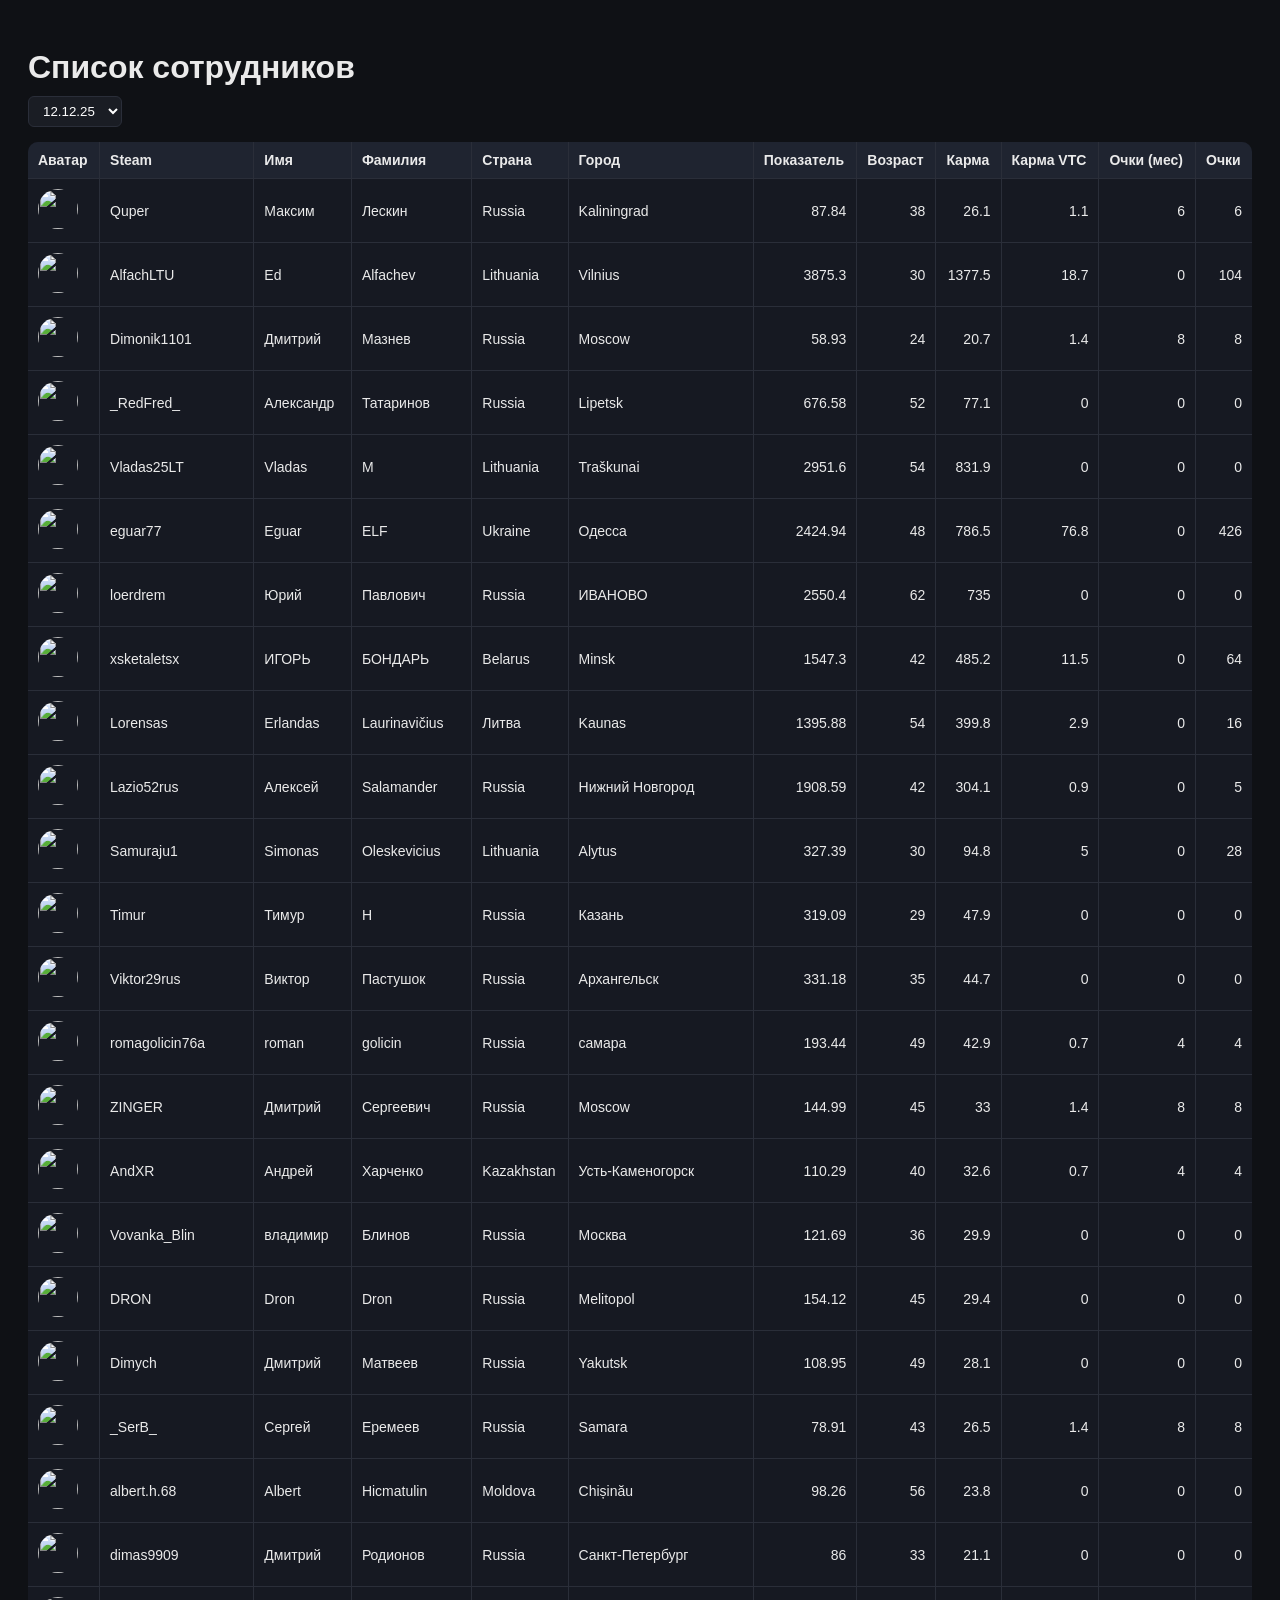
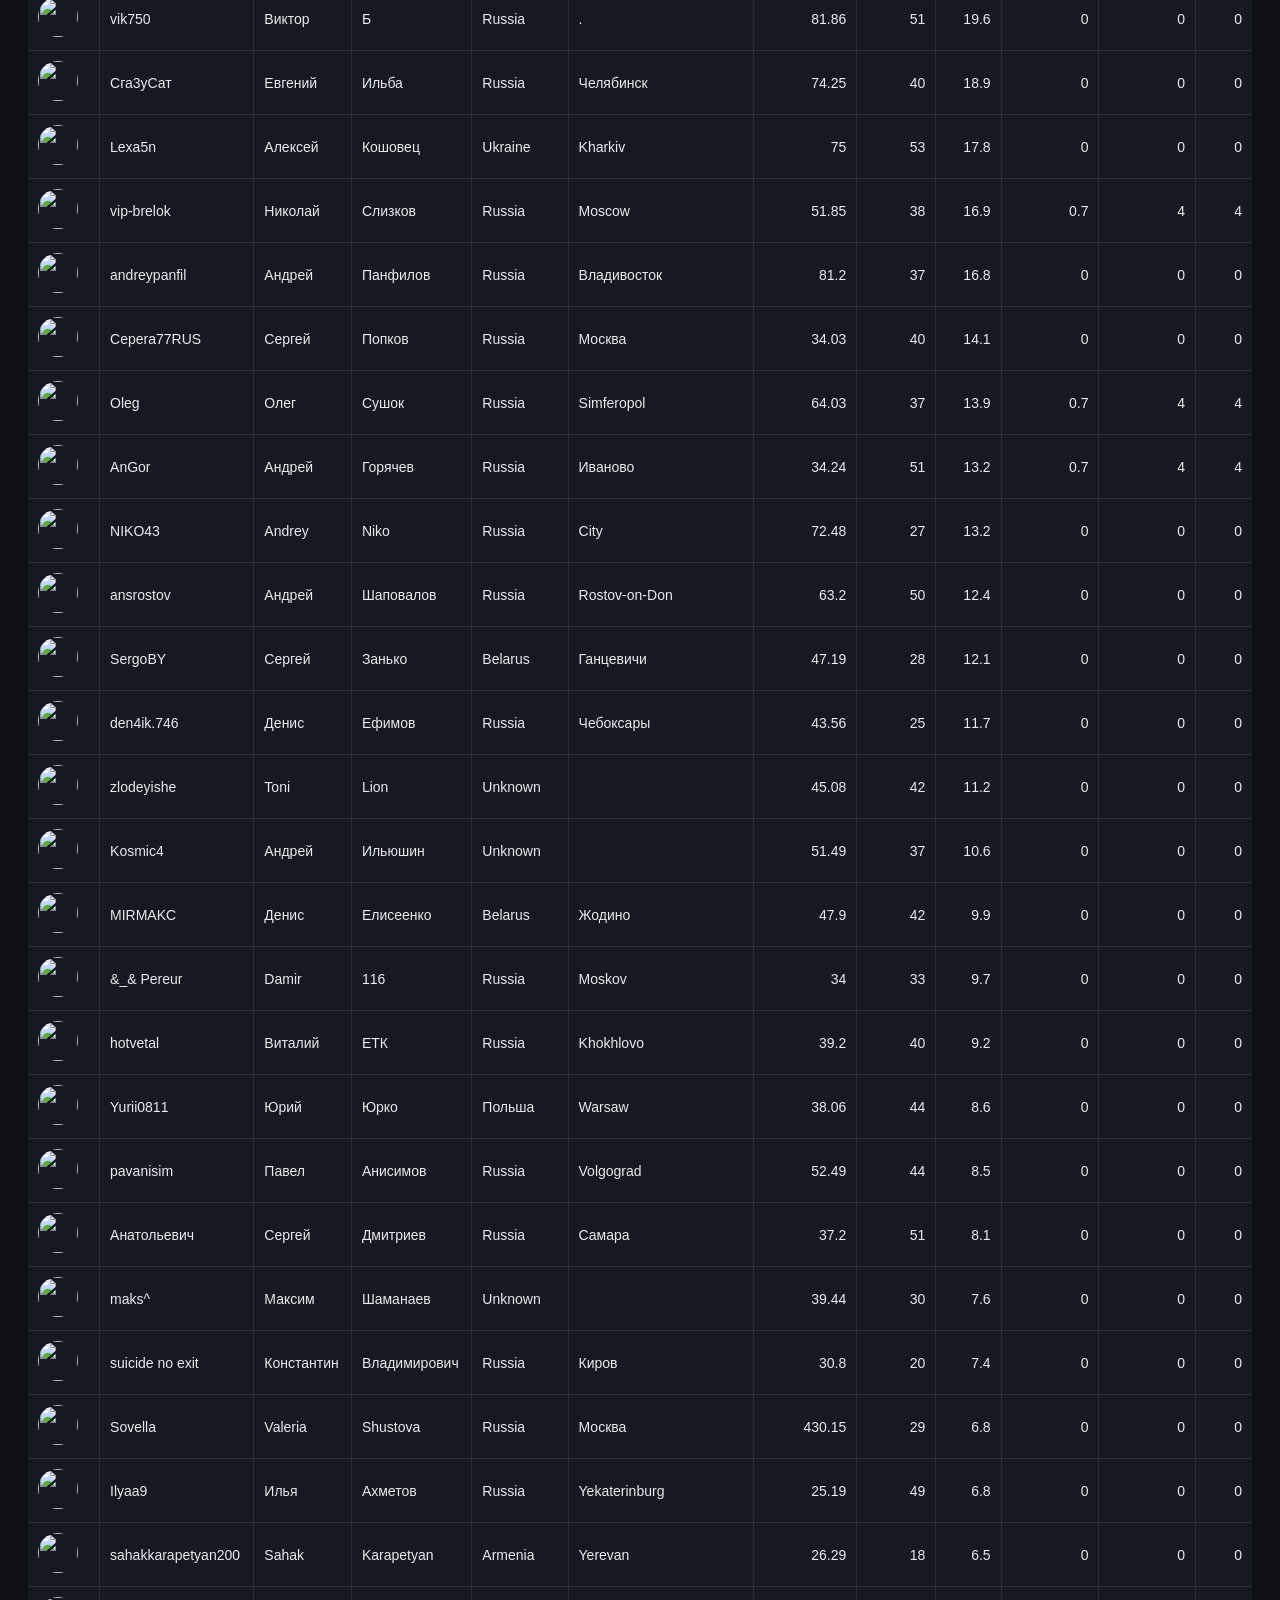
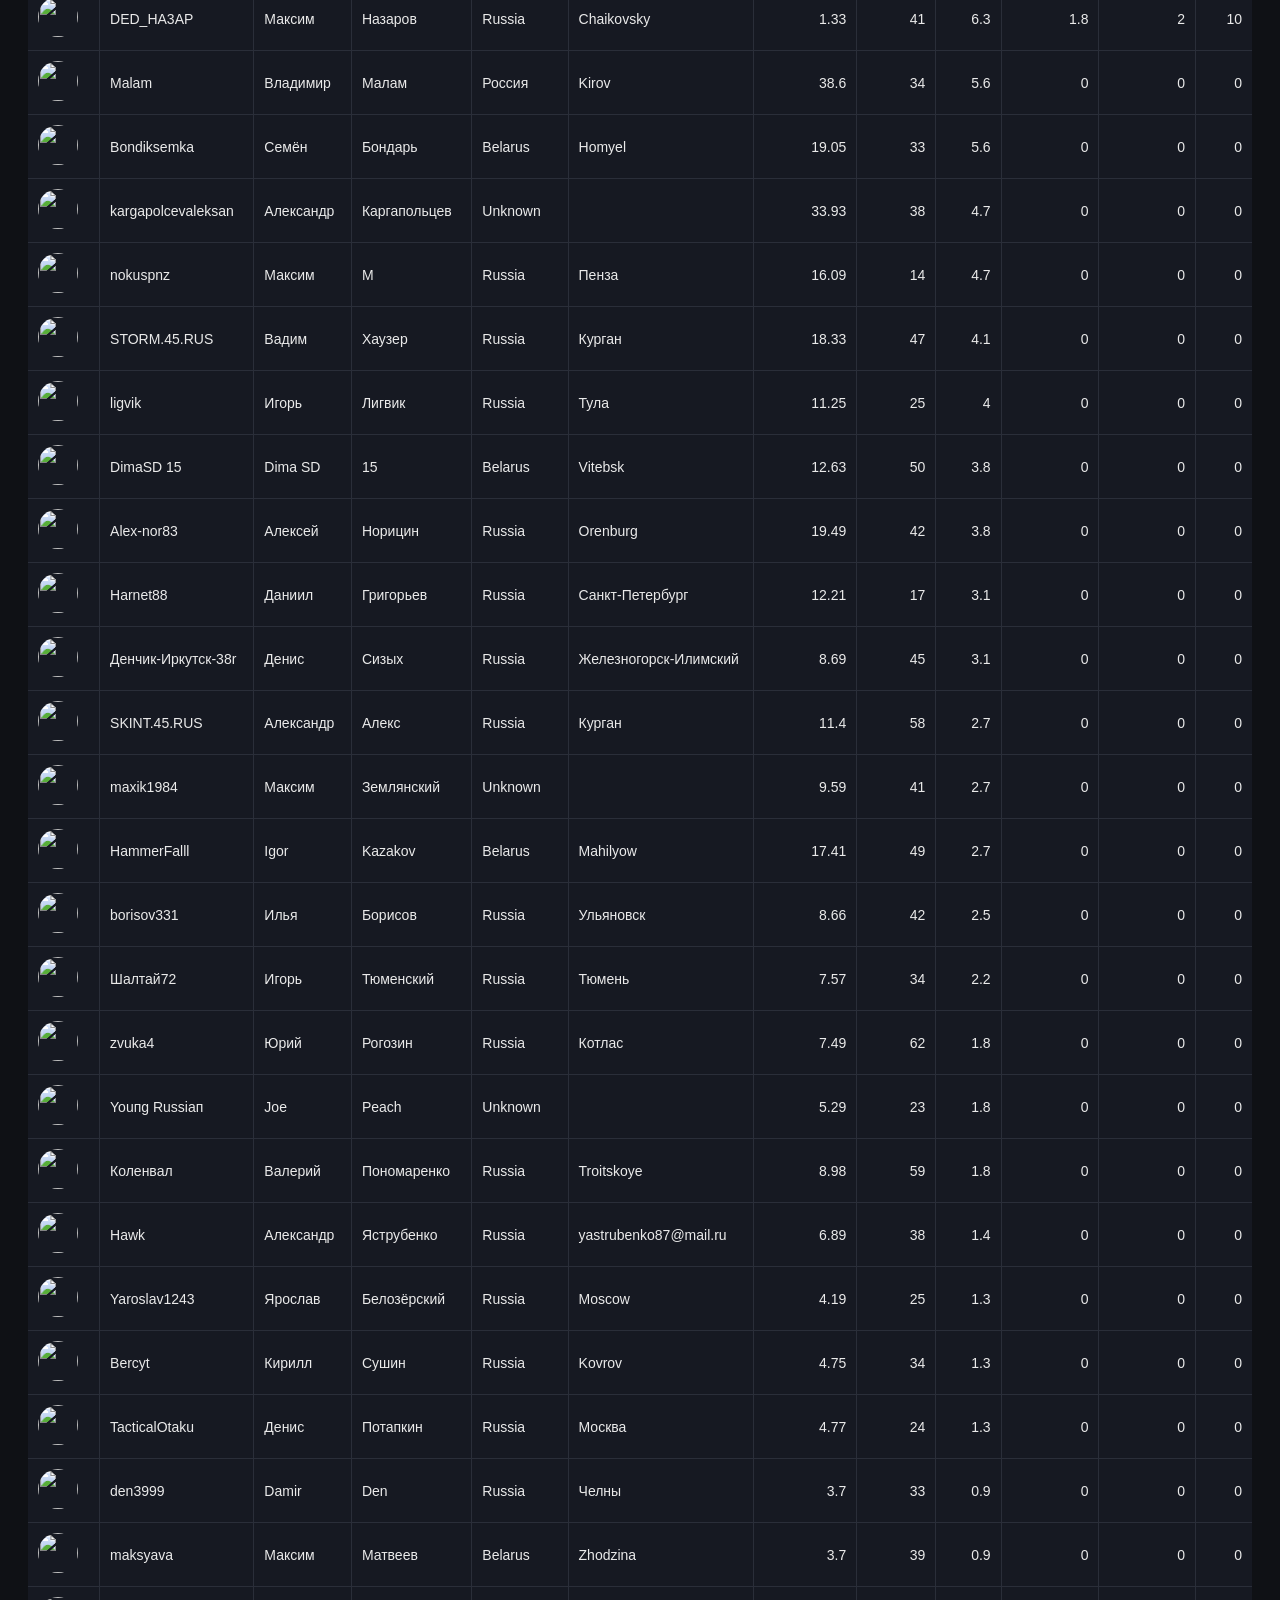
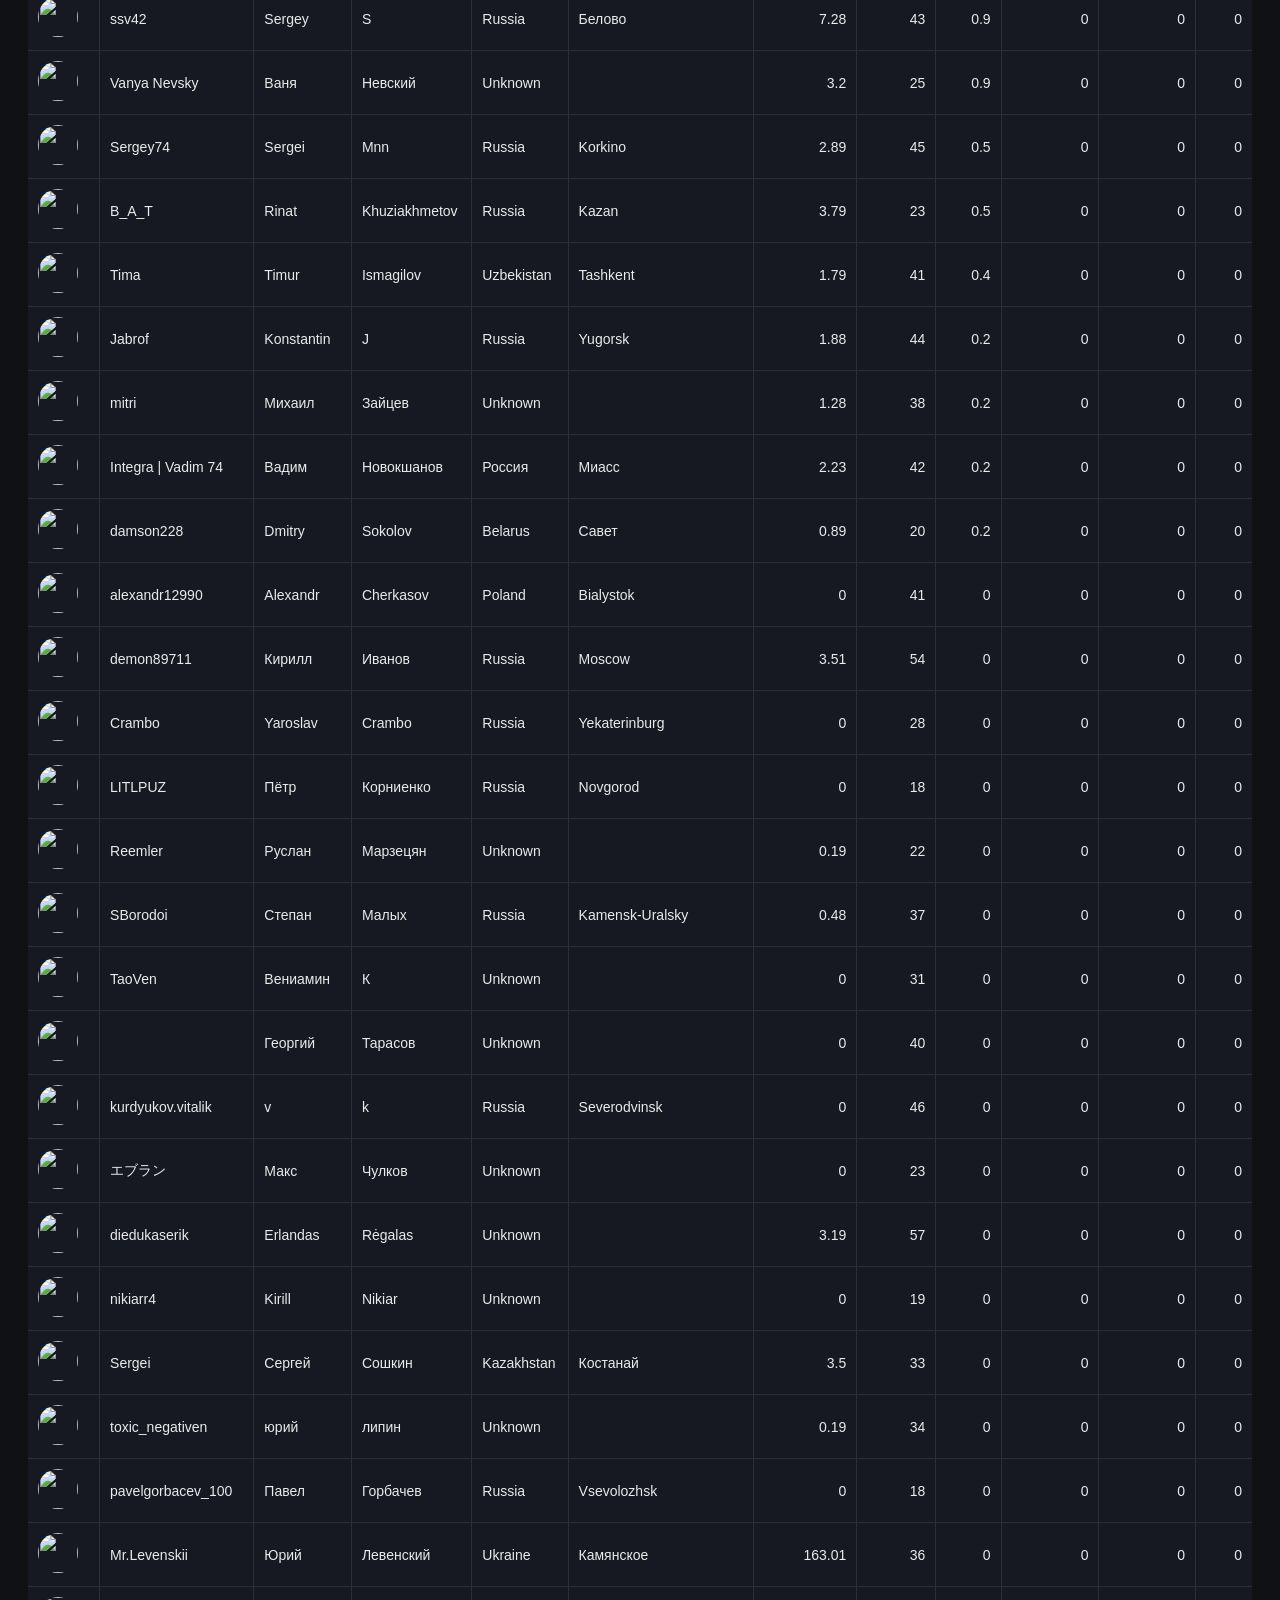
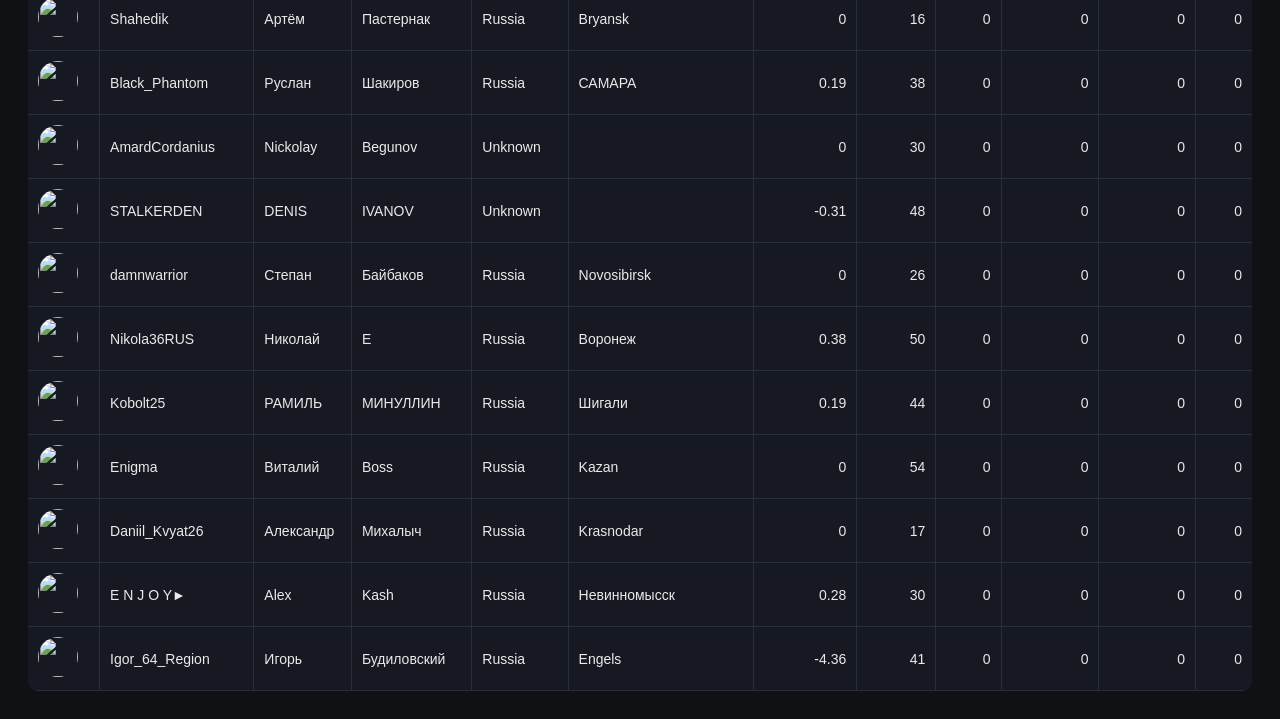
==== index.html @ a009e868 "first commit" ====
<!DOCTYPE html>
<html lang="ru">

<head>
  <meta charset="UTF-8" />
  <title>Сотрудники</title>
  <style>
    body {
      font-family: Arial, sans-serif;
      background: #0f1115;
      color: #eaeaea;
      padding: 20px;
    }

    h1 {
      margin-bottom: 10px;
    }

    select {
      padding: 6px 10px;
      margin-bottom: 15px;
      background: #1a1d24;
      color: #fff;
      border: 1px solid #2a2e39;
      border-radius: 6px;
    }

    table {
      width: 100%;
      border-collapse: collapse;
      background: #161922;
      border-radius: 10px;
      overflow: hidden;
    }

    thead {
      background: #1f2430;
    }

    th,
    td {
      padding: 10px;
      text-align: left;
      border-bottom: 1px solid #2a2e39;
      border-right: 1px solid #2a2e39;
      font-size: 14px;
    }

    th:last-child,
    td:last-child {
      border-right: none;
    }

    th {
      cursor: pointer;
      user-select: none;
      white-space: nowrap;
    }

    th:hover {
      background: #262b38;
    }

    tbody tr:hover {
      background: #1d2230;
    }

    img.avatar {
      width: 40px;
      height: 40px;
      border-radius: 50%;
      object-fit: cover;
    }

    .number {
      text-align: right;
    }

    .sort-indicator {
      margin-left: 6px;
      opacity: 0.6;
    }
  </style>
</head>

<body>

  <h1>Список сотрудников</h1>

  <select id="dateSelect"></select>

  <table id="table">
    <thead>
      <tr>
        <th data-key="image_url">Аватар</th>
        <th data-key="steam_name">Steam</th>
        <th data-key="name">Имя</th>
        <th data-key="family">Фамилия</th>
        <th data-key="country">Страна</th>
        <th data-key="city">Город</th>
        <th data-key="pokazatel">Показатель</th>
        <th data-key="year">Возраст</th>
        <th data-key="karma">Карма</th>
        <th data-key="karma_vtc">Карма VTC</th>
        <th data-key="point_m">Очки (мес)</th>
        <th data-key="point">Очки</th>
      </tr>
    </thead>
    <tbody></tbody>
  </table>

  <script>
    let rawData;
    let currentData = [];
    let sortKey = null;
    let sortDir = 1;

    fetch('data.json')
      .then(res => res.json())
      .then(data => {
        rawData = data.employees;
        initDates();
      });

    function initDates() {
      const select = document.getElementById('dateSelect');
      Object.keys(rawData)
        .sort((a, b) => new Date(a.split('.').reverse().join('-')) - new Date(b.split('.').reverse().join('-')))
        .forEach(date => {
          const option = document.createElement('option');
          option.value = date;
          option.textContent = date;
          select.appendChild(option);
        });

      select.addEventListener('change', () => {
        loadDate(select.value);
      });

      loadDate(select.value);
    }

    function loadDate(date) {
      currentData = [...rawData[date]];
      renderTable();
    }

    function renderTable() {
      const tbody = document.querySelector('tbody');
      tbody.innerHTML = '';

      currentData.forEach(item => {
        const tr = document.createElement('tr');

        tr.innerHTML = `
      <td><img class="avatar" src="${item.image_url}" alt=""></td>
      <td>${item.steam_name}</td>
      <td>${item.name}</td>
      <td>${item.family}</td>
      <td>${item.country}</td>
      <td>${item.city}</td>
      <td class="number">${Number(item.pokazatel)}</td>
      <td class="number">${item.year}</td>
      <td class="number">${item.karma}</td>
      <td class="number">${item.karma_vtc}</td>
      <td class="number">${item.point_m}</td>
      <td class="number">${item.point}</td>
    `;

        tbody.appendChild(tr);
      });
    }

    function sortBy(key) {
      if (sortKey === key) {
        sortDir *= -1;
      } else {
        sortKey = key;
        sortDir = 1;
      }

      currentData.sort((a, b) => {
        let valA = a[key];
        let valB = b[key];

        if (!isNaN(valA) && !isNaN(valB)) {
          return (Number(valA) - Number(valB)) * sortDir;
        }

        return String(valA).localeCompare(String(valB), 'ru') * sortDir;
      });

      renderTable();
    }

    // обработка кликов по заголовкам
    document.querySelectorAll('th').forEach(th => {
      const key = th.dataset.key;
      if (!key || key === 'image_url') return;

      th.addEventListener('click', () => sortBy(key));
    });
  </script>

</body>

</html>
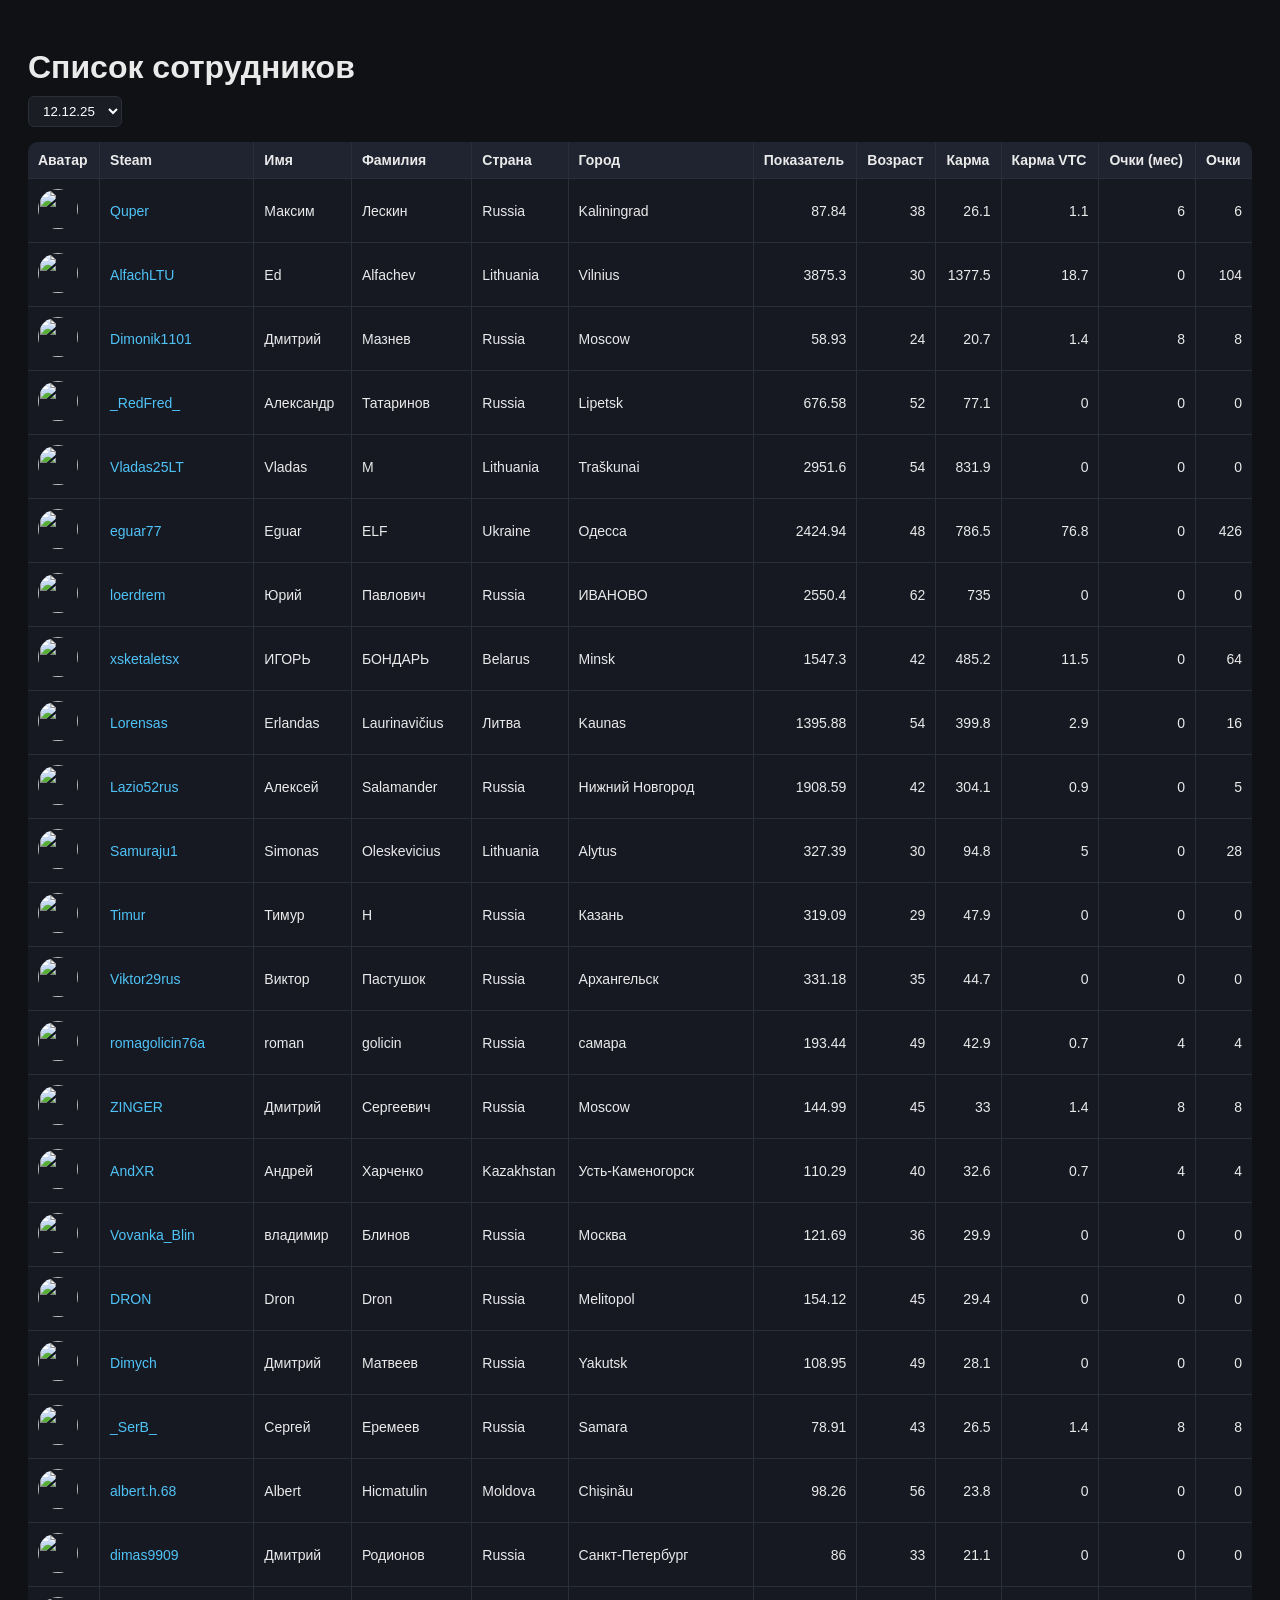
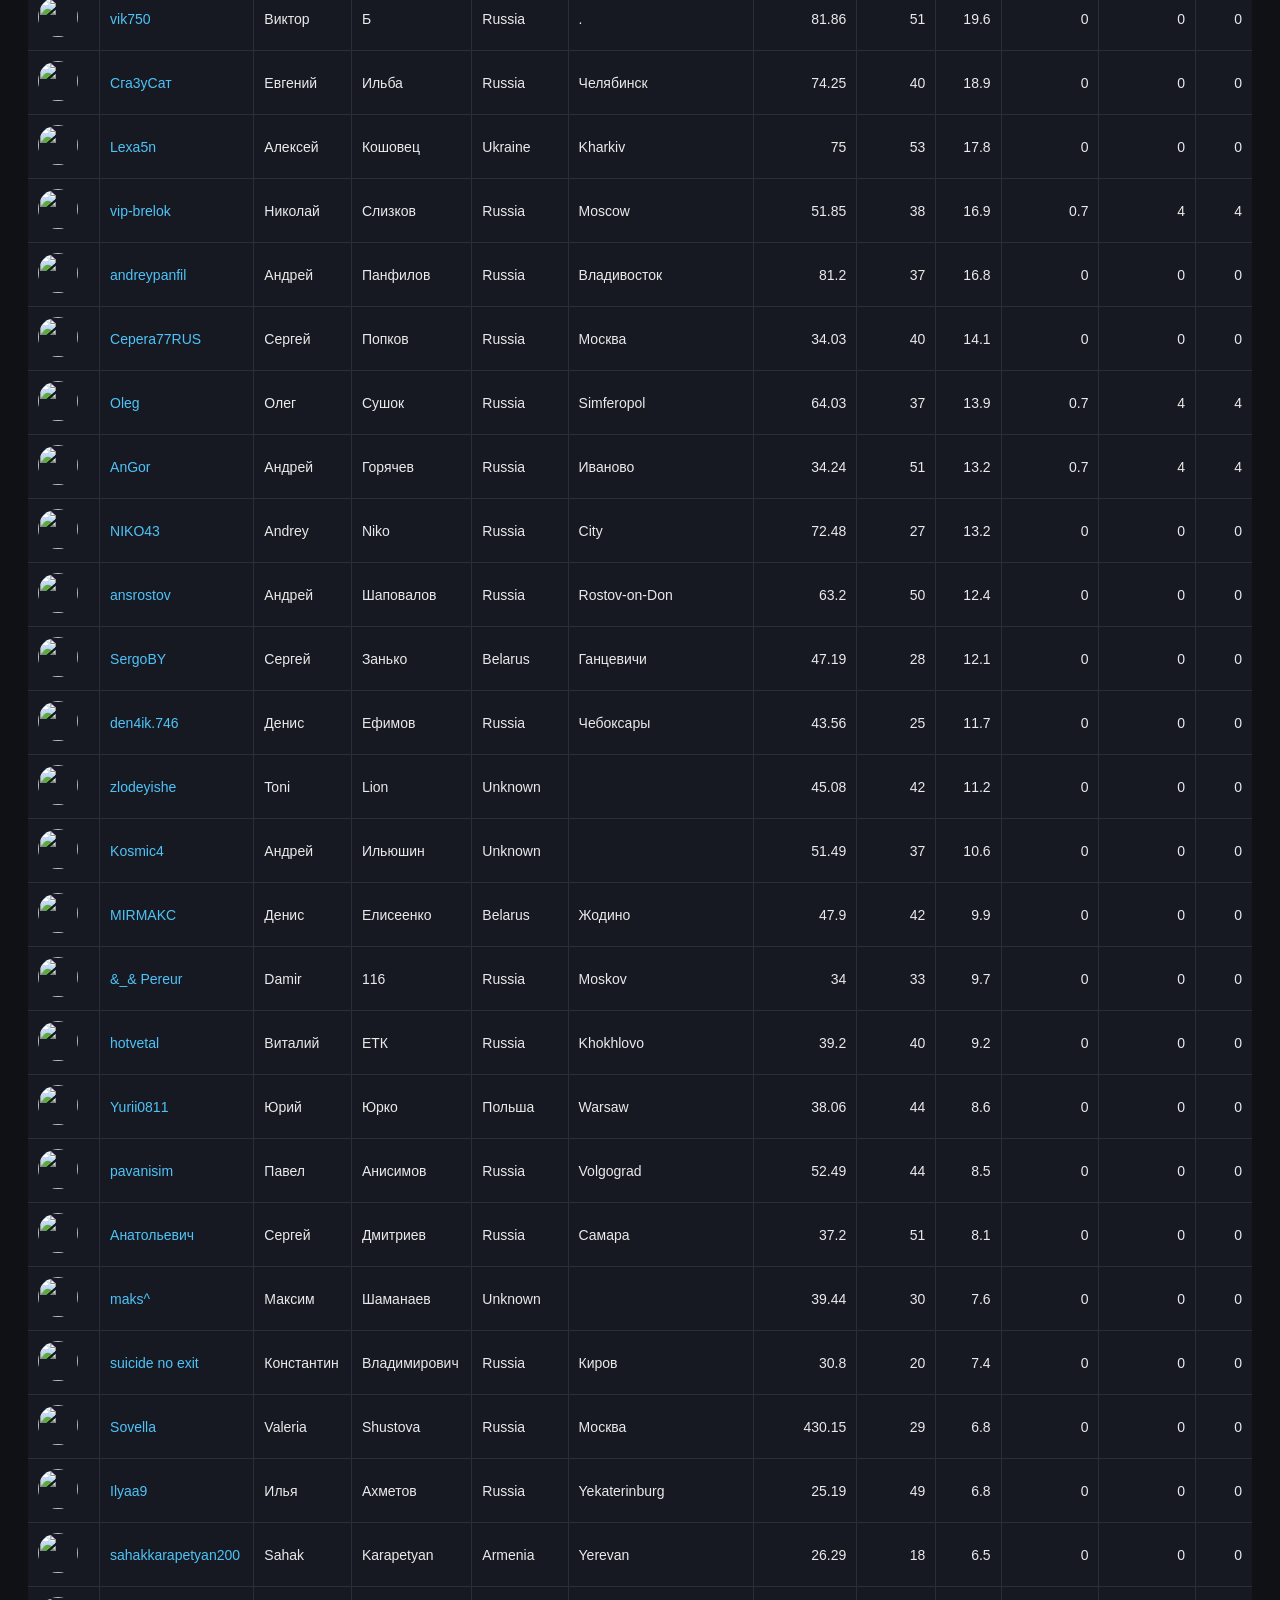
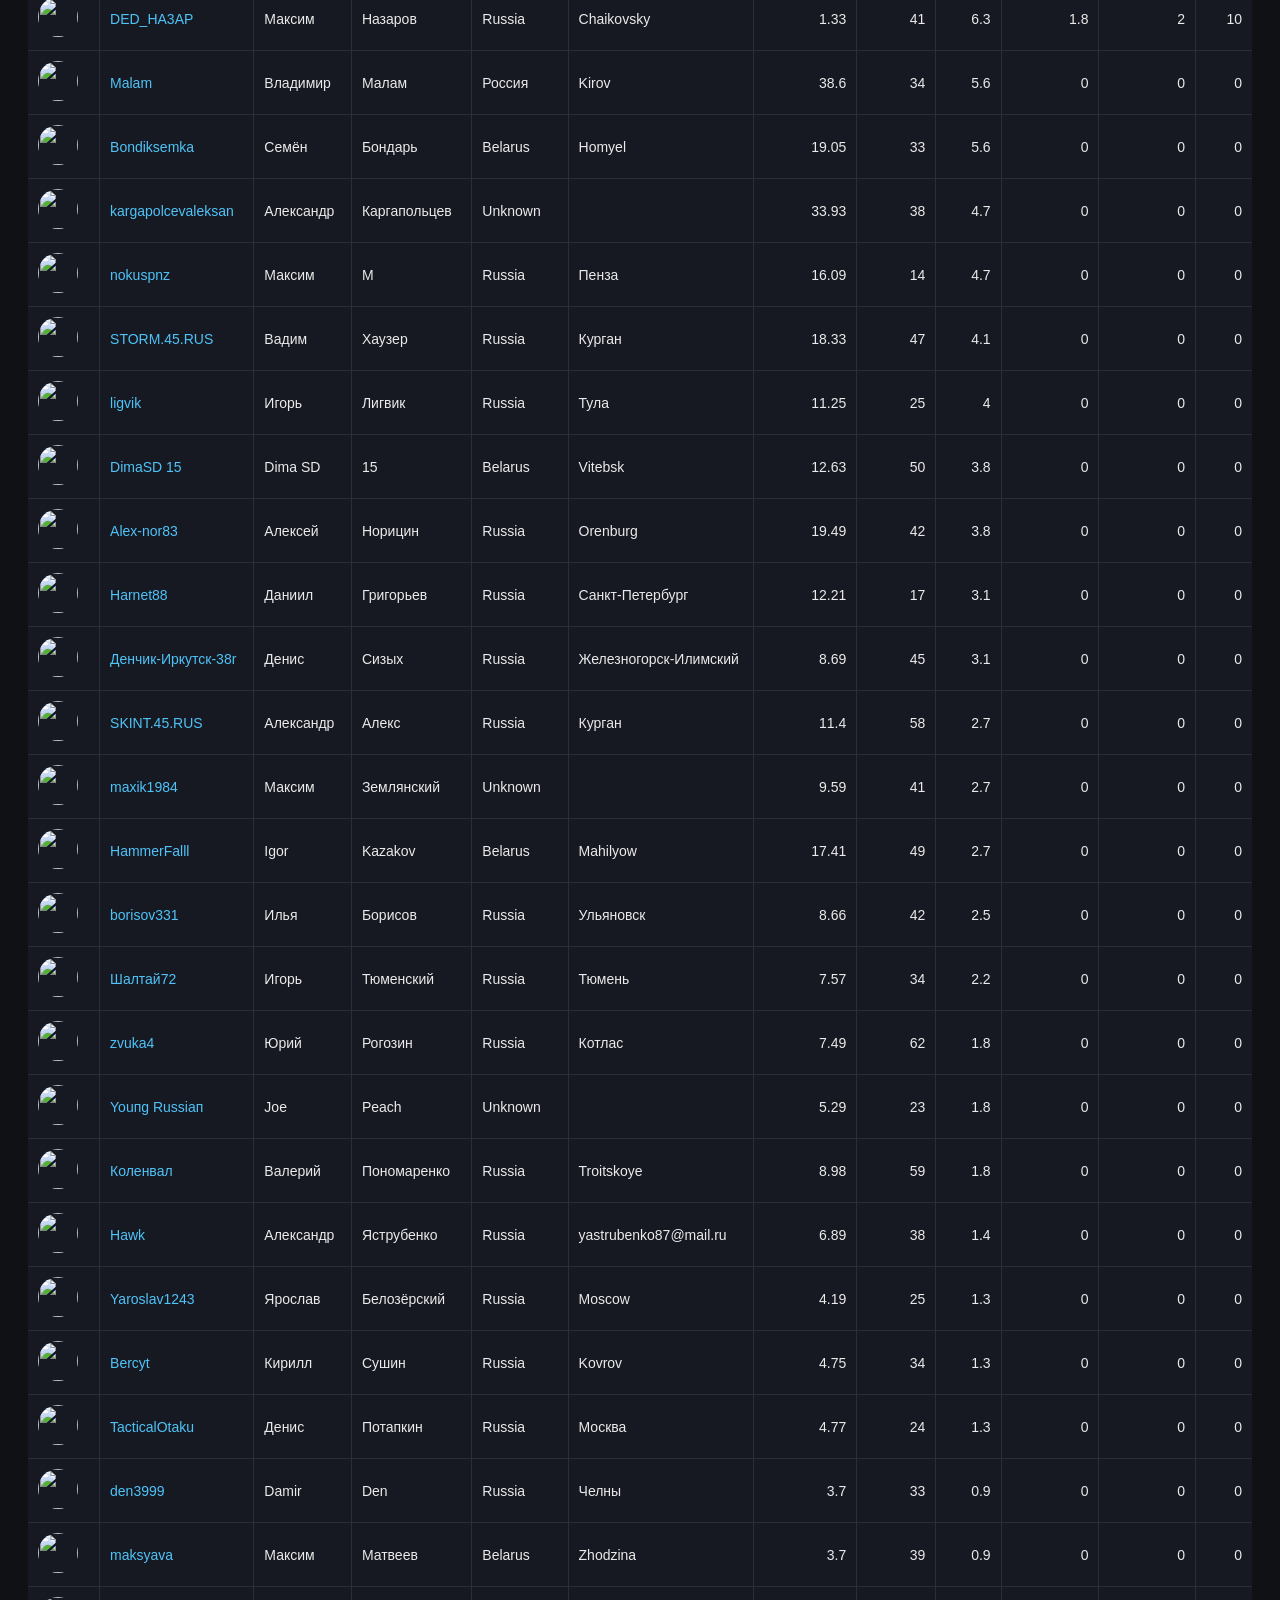
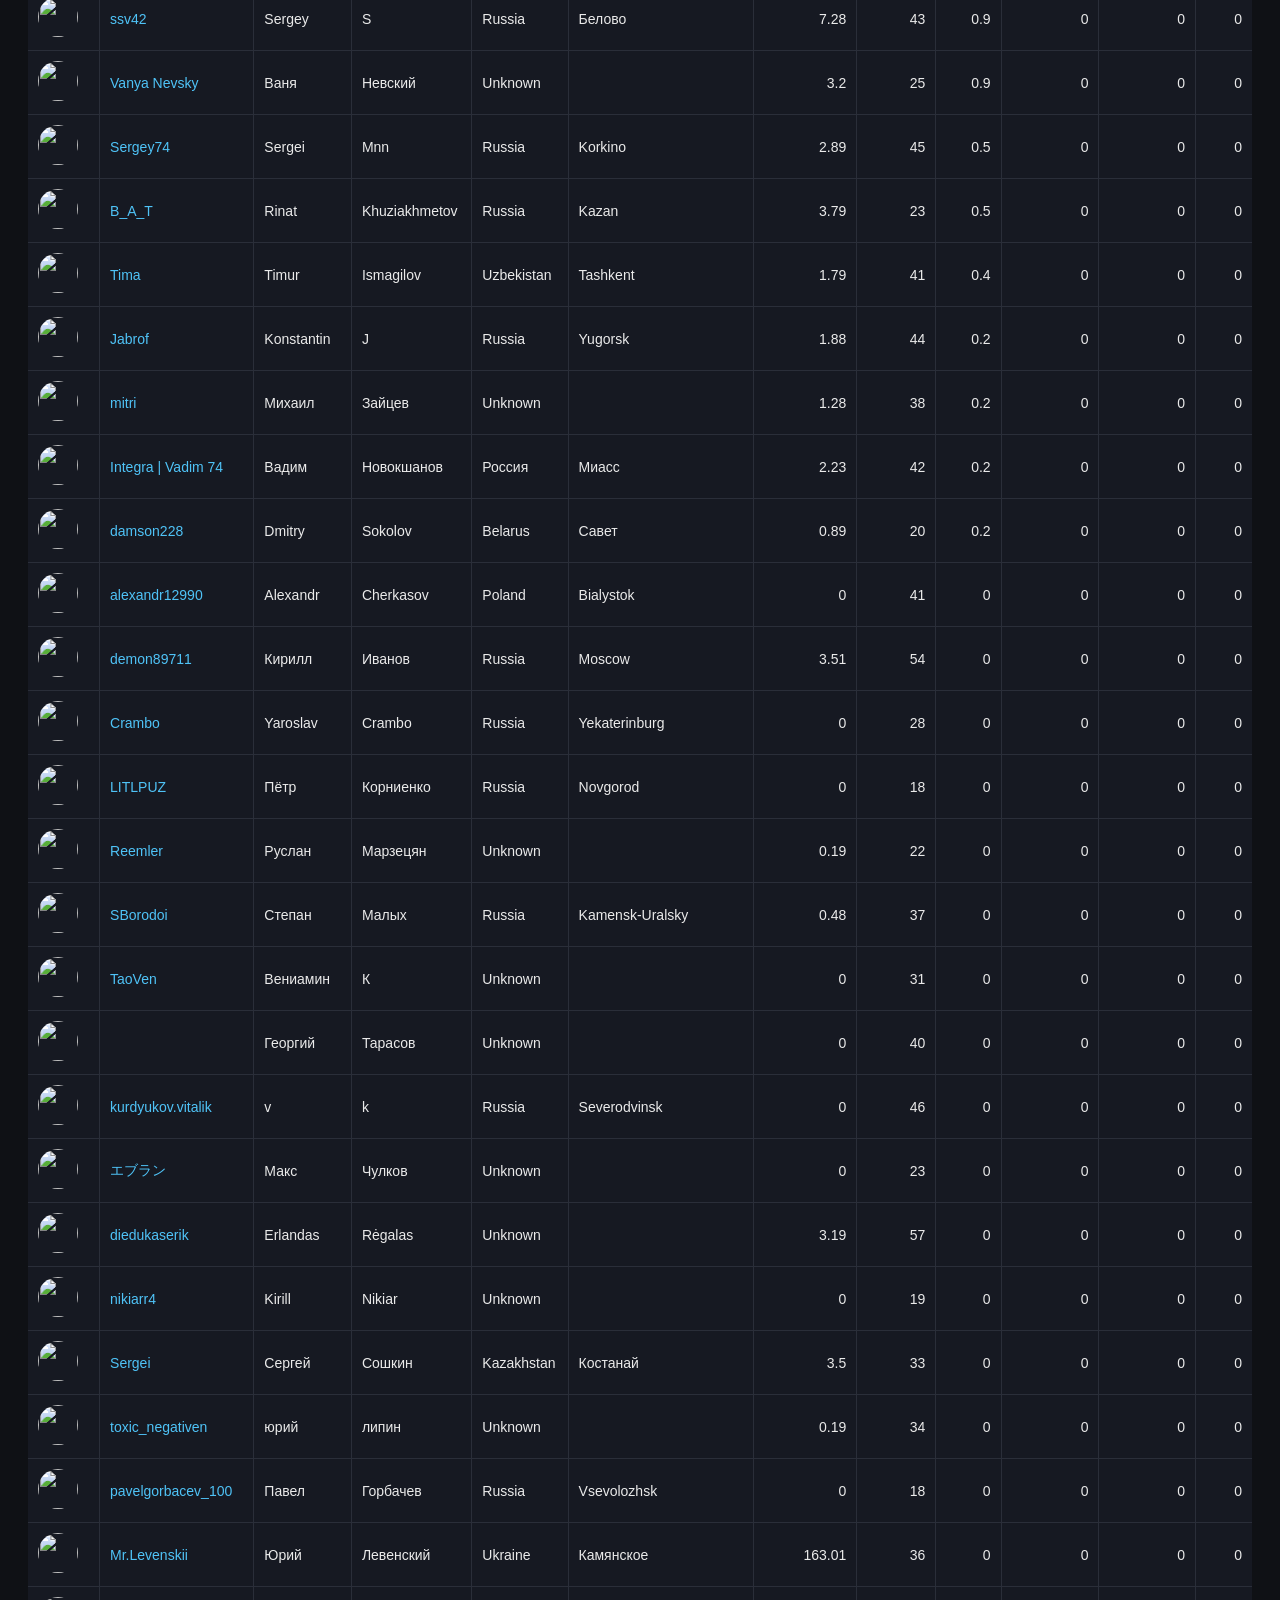
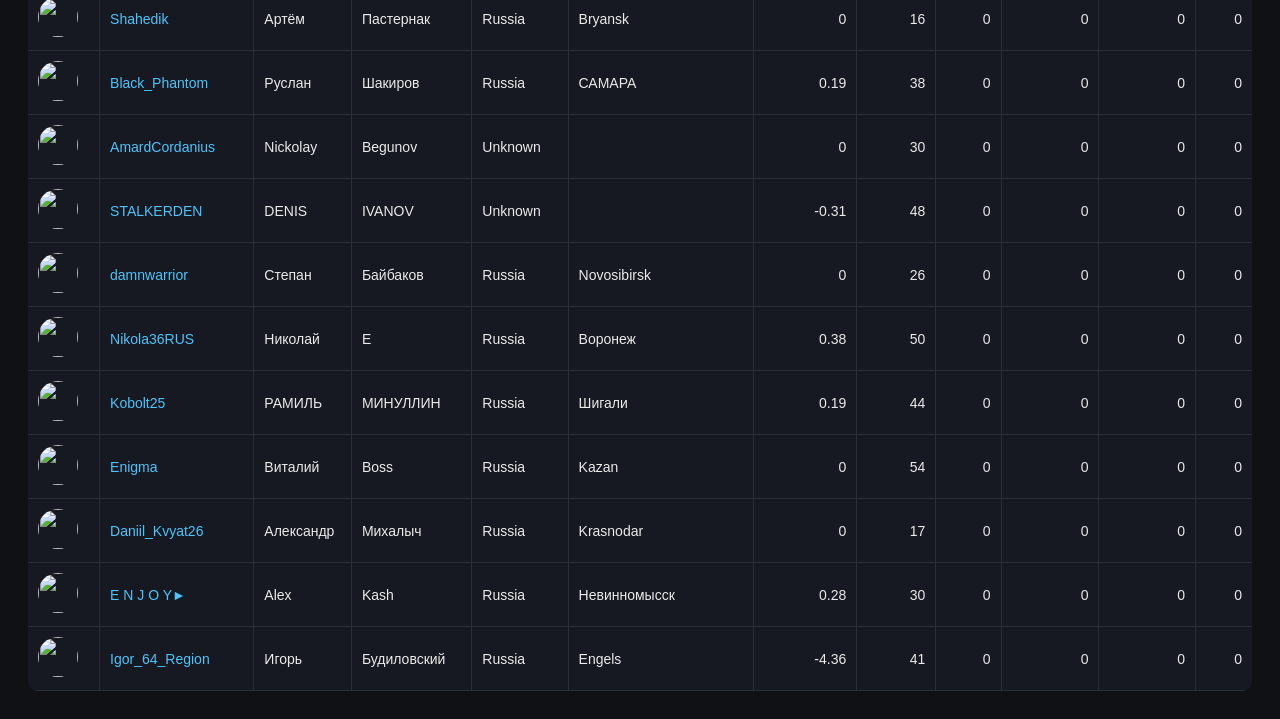
==== commit 347dd2f0: "add url" ====
--- a/index.html
+++ b/index.html
@@ -79,6 +79,15 @@
     .sort-indicator {
       margin-left: 6px;
       opacity: 0.6;
+    }
+
+    td a {
+      color: #4fc3f7;
+      text-decoration: none;
+    }
+
+    td a:hover {
+      text-decoration: underline;
     }
   </style>
 </head>
@@ -154,7 +163,7 @@
 
         tr.innerHTML = `
       <td><img class="avatar" src="${item.image_url}" alt=""></td>
-      <td>${item.steam_name}</td>
+      <td><a href="https://vtcpanel.com/id${item.id_user}" target="_blank">${item.steam_name}</a></td>
       <td>${item.name}</td>
       <td>${item.family}</td>
       <td>${item.country}</td>
@@ -193,7 +202,6 @@
       renderTable();
     }
 
-    // обработка кликов по заголовкам
     document.querySelectorAll('th').forEach(th => {
       const key = th.dataset.key;
       if (!key || key === 'image_url') return;
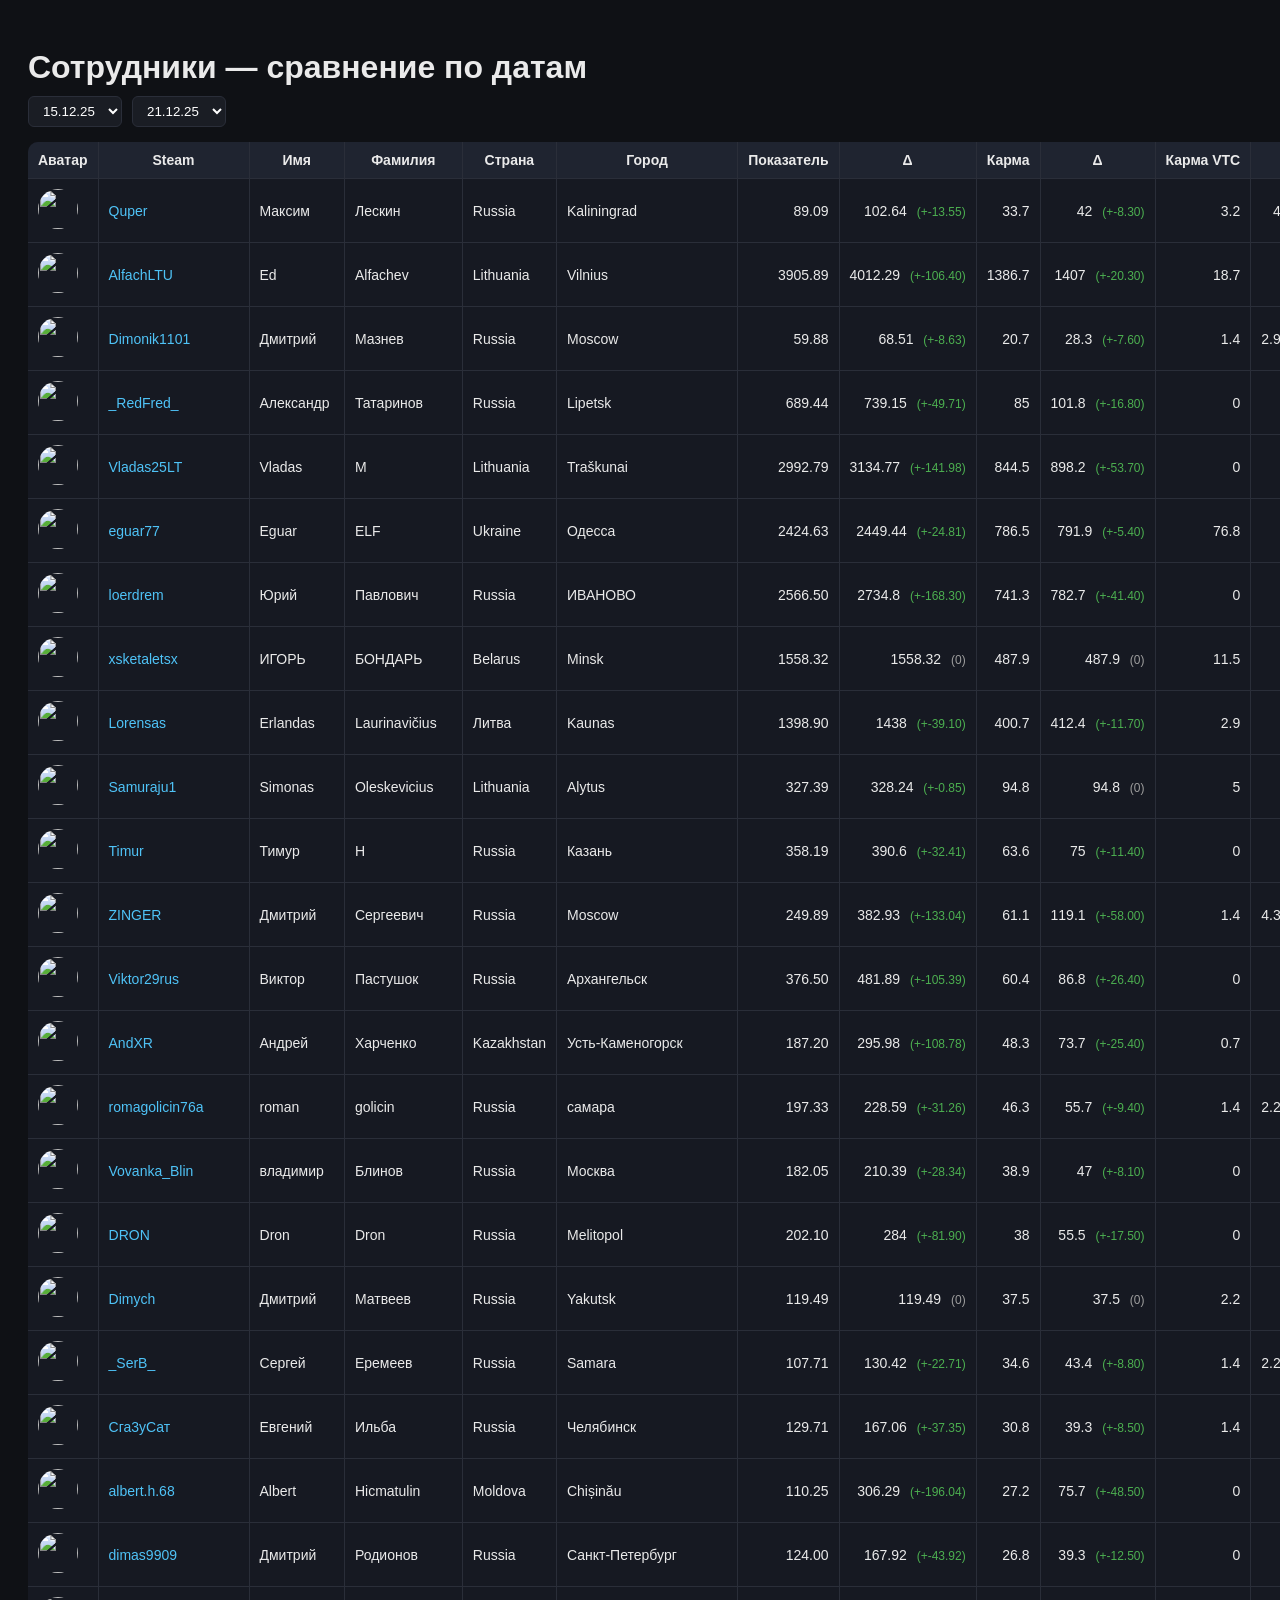
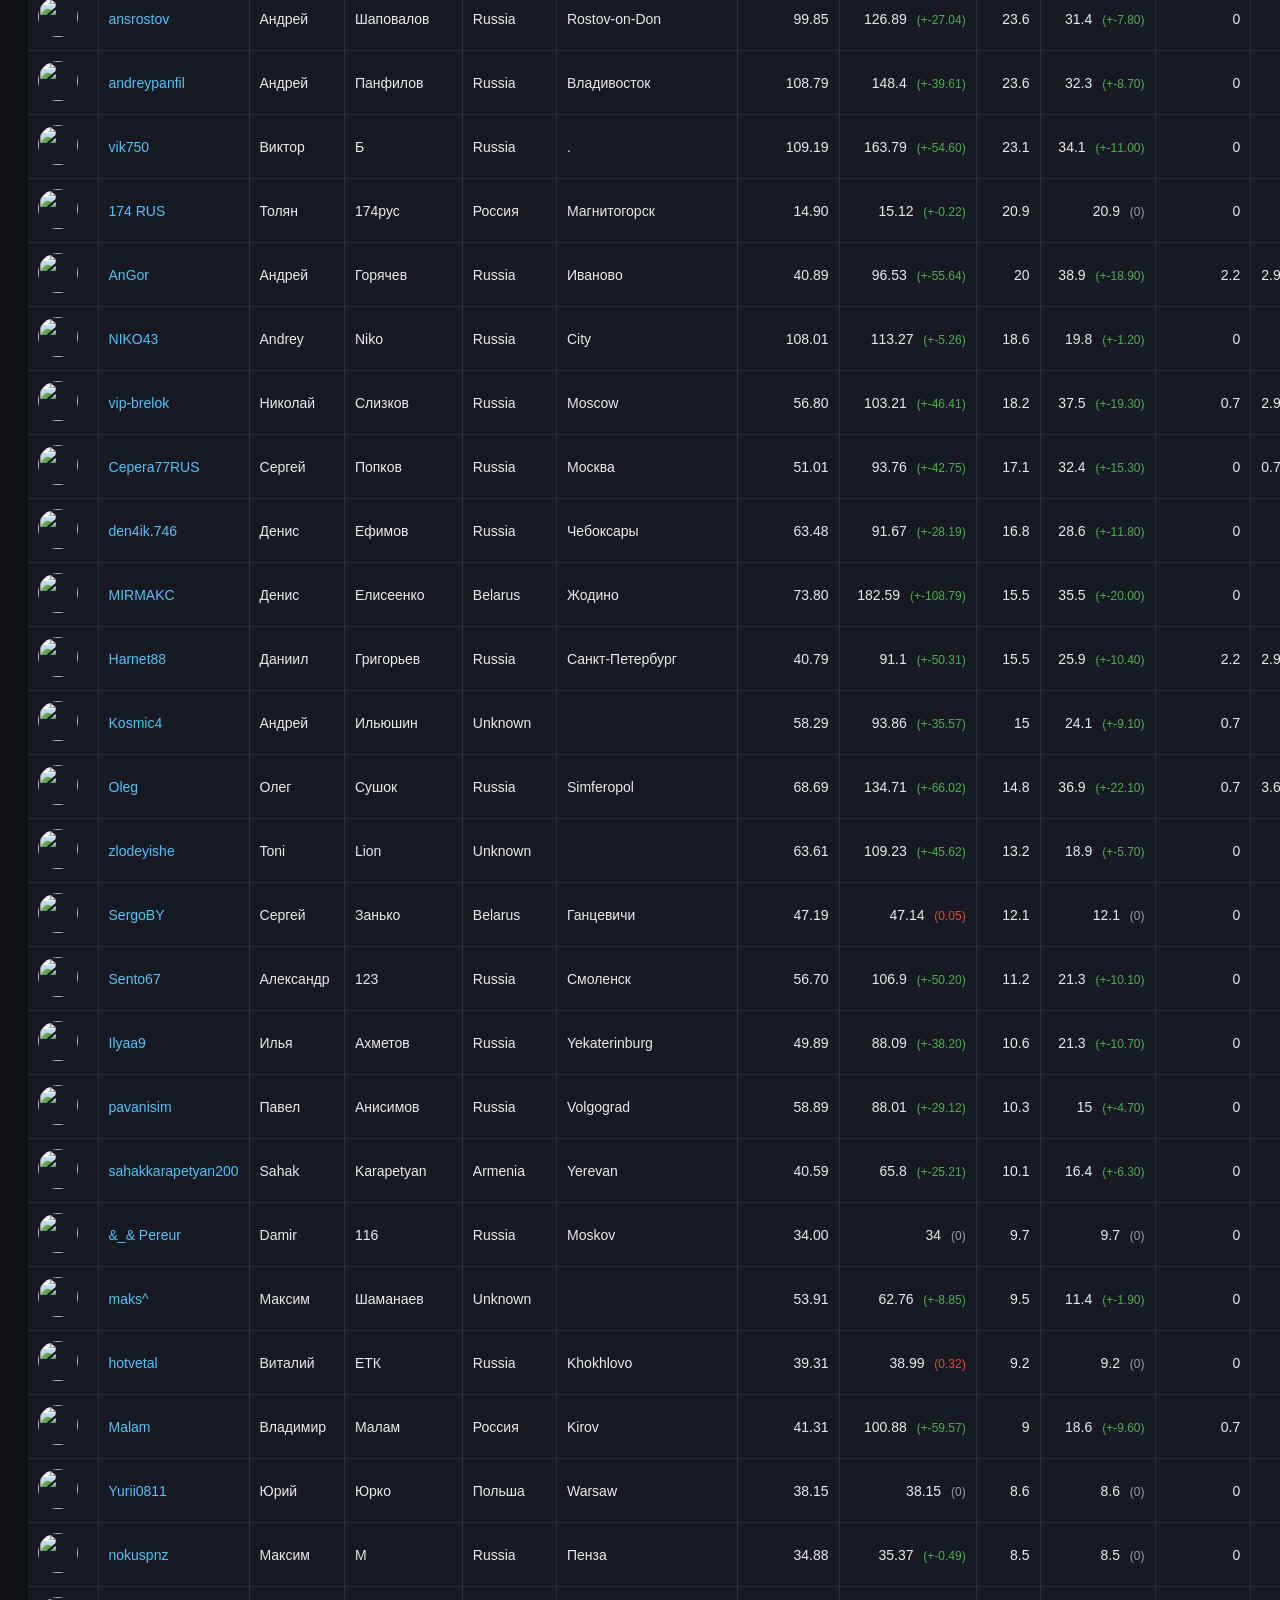
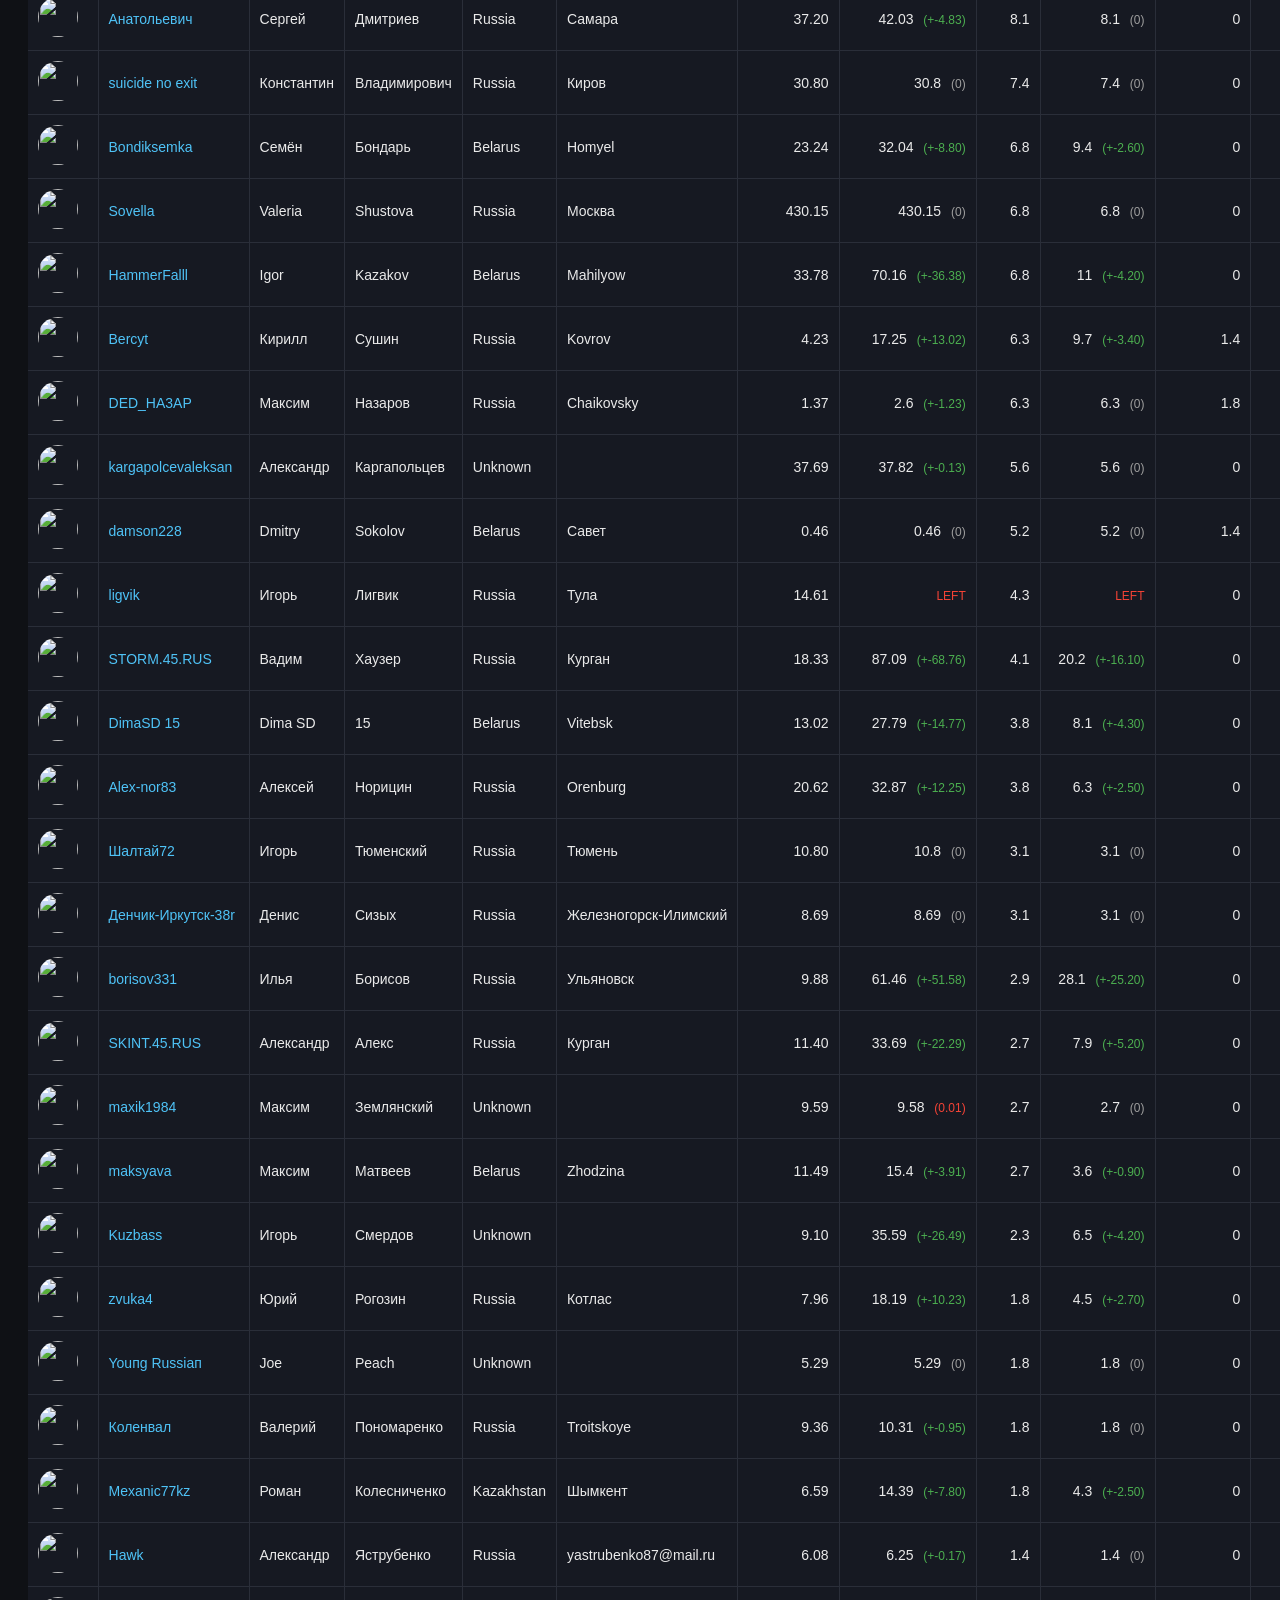
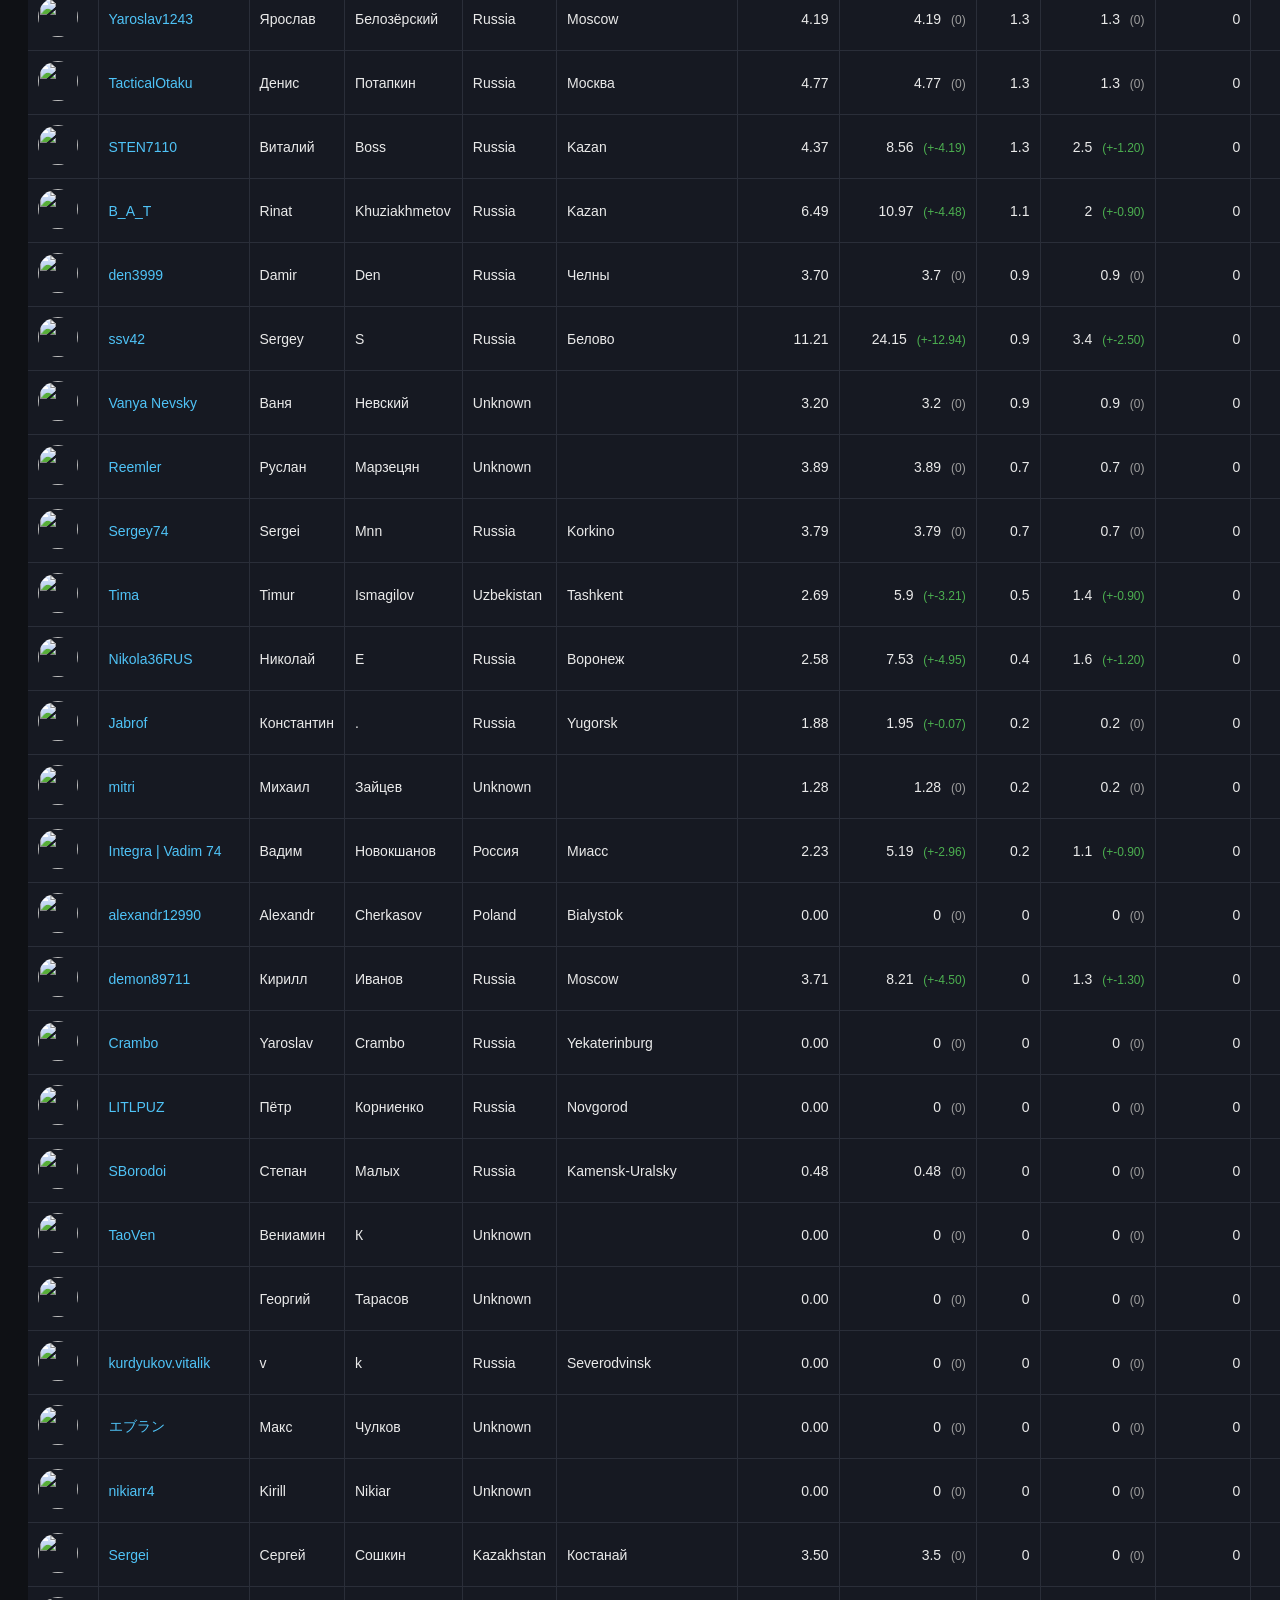
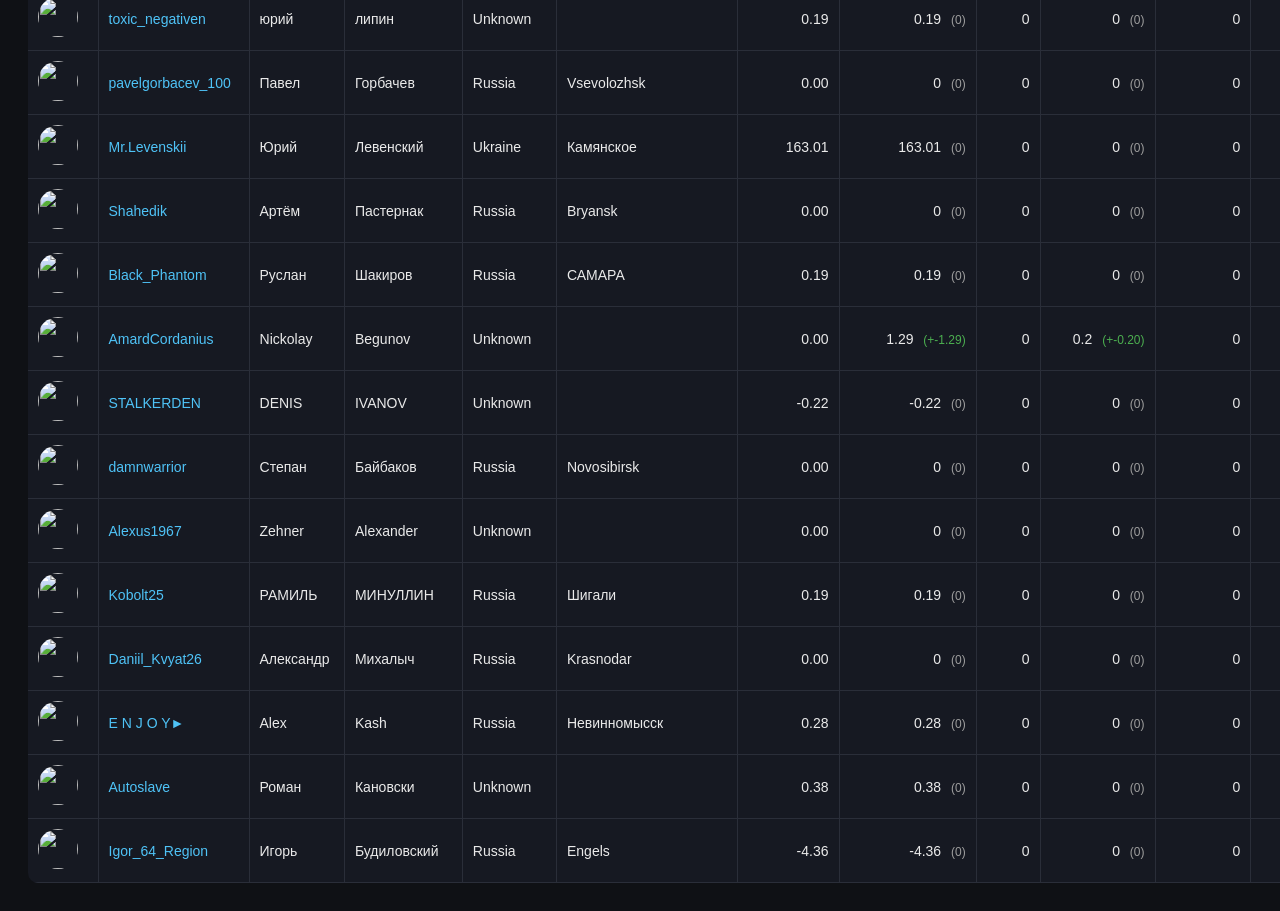
==== commit 0627e862: "update data" ====
--- a/index.html
+++ b/index.html
@@ -3,212 +3,46 @@
 
 <head>
   <meta charset="UTF-8" />
-  <title>Сотрудники</title>
-  <style>
-    body {
-      font-family: Arial, sans-serif;
-      background: #0f1115;
-      color: #eaeaea;
-      padding: 20px;
-    }
-
-    h1 {
-      margin-bottom: 10px;
-    }
-
-    select {
-      padding: 6px 10px;
-      margin-bottom: 15px;
-      background: #1a1d24;
-      color: #fff;
-      border: 1px solid #2a2e39;
-      border-radius: 6px;
-    }
-
-    table {
-      width: 100%;
-      border-collapse: collapse;
-      background: #161922;
-      border-radius: 10px;
-      overflow: hidden;
-    }
-
-    thead {
-      background: #1f2430;
-    }
-
-    th,
-    td {
-      padding: 10px;
-      text-align: left;
-      border-bottom: 1px solid #2a2e39;
-      border-right: 1px solid #2a2e39;
-      font-size: 14px;
-    }
-
-    th:last-child,
-    td:last-child {
-      border-right: none;
-    }
-
-    th {
-      cursor: pointer;
-      user-select: none;
-      white-space: nowrap;
-    }
-
-    th:hover {
-      background: #262b38;
-    }
-
-    tbody tr:hover {
-      background: #1d2230;
-    }
-
-    img.avatar {
-      width: 40px;
-      height: 40px;
-      border-radius: 50%;
-      object-fit: cover;
-    }
-
-    .number {
-      text-align: right;
-    }
-
-    .sort-indicator {
-      margin-left: 6px;
-      opacity: 0.6;
-    }
-
-    td a {
-      color: #4fc3f7;
-      text-decoration: none;
-    }
-
-    td a:hover {
-      text-decoration: underline;
-    }
-  </style>
+  <title>Сотрудники VTC Quper Simulator</title>
+  <link rel="stylesheet" href="style.css">
+  <script src="script.js" type="module"></script>
 </head>
 
 <body>
 
-  <h1>Список сотрудников</h1>
+  <h1>Сотрудники — сравнение по датам</h1>
 
-  <select id="dateSelect"></select>
 
-  <table id="table">
+  <div class="controls">
+    <select id="dateMain"></select>
+    <select id="dateCompare"></select>
+  </div>
+
+
+  <table>
     <thead>
       <tr>
-        <th data-key="image_url">Аватар</th>
+        <th>Аватар</th>
         <th data-key="steam_name">Steam</th>
         <th data-key="name">Имя</th>
         <th data-key="family">Фамилия</th>
         <th data-key="country">Страна</th>
         <th data-key="city">Город</th>
         <th data-key="pokazatel">Показатель</th>
-        <th data-key="year">Возраст</th>
+        <th data-key="pokazatel" data-diff="true">Δ</th>
         <th data-key="karma">Карма</th>
+        <th data-key="karma" data-diff="true">Δ</th>
         <th data-key="karma_vtc">Карма VTC</th>
-        <th data-key="point_m">Очки (мес)</th>
+        <th data-key="karma_vtc" data-diff="true">Δ</th>
+        <th data-key="point_m">Очки мес</th>
+        <th data-key="point_m" data-diff="true">Δ</th>
         <th data-key="point">Очки</th>
+        <th data-key="point" data-diff="true">Δ</th>
       </tr>
     </thead>
     <tbody></tbody>
   </table>
 
-  <script>
-    let rawData;
-    let currentData = [];
-    let sortKey = null;
-    let sortDir = 1;
-
-    fetch('data.json')
-      .then(res => res.json())
-      .then(data => {
-        rawData = data.employees;
-        initDates();
-      });
-
-    function initDates() {
-      const select = document.getElementById('dateSelect');
-      Object.keys(rawData)
-        .sort((a, b) => new Date(a.split('.').reverse().join('-')) - new Date(b.split('.').reverse().join('-')))
-        .forEach(date => {
-          const option = document.createElement('option');
-          option.value = date;
-          option.textContent = date;
-          select.appendChild(option);
-        });
-
-      select.addEventListener('change', () => {
-        loadDate(select.value);
-      });
-
-      loadDate(select.value);
-    }
-
-    function loadDate(date) {
-      currentData = [...rawData[date]];
-      renderTable();
-    }
-
-    function renderTable() {
-      const tbody = document.querySelector('tbody');
-      tbody.innerHTML = '';
-
-      currentData.forEach(item => {
-        const tr = document.createElement('tr');
-
-        tr.innerHTML = `
-      <td><img class="avatar" src="${item.image_url}" alt=""></td>
-      <td><a href="https://vtcpanel.com/id${item.id_user}" target="_blank">${item.steam_name}</a></td>
-      <td>${item.name}</td>
-      <td>${item.family}</td>
-      <td>${item.country}</td>
-      <td>${item.city}</td>
-      <td class="number">${Number(item.pokazatel)}</td>
-      <td class="number">${item.year}</td>
-      <td class="number">${item.karma}</td>
-      <td class="number">${item.karma_vtc}</td>
-      <td class="number">${item.point_m}</td>
-      <td class="number">${item.point}</td>
-    `;
-
-        tbody.appendChild(tr);
-      });
-    }
-
-    function sortBy(key) {
-      if (sortKey === key) {
-        sortDir *= -1;
-      } else {
-        sortKey = key;
-        sortDir = 1;
-      }
-
-      currentData.sort((a, b) => {
-        let valA = a[key];
-        let valB = b[key];
-
-        if (!isNaN(valA) && !isNaN(valB)) {
-          return (Number(valA) - Number(valB)) * sortDir;
-        }
-
-        return String(valA).localeCompare(String(valB), 'ru') * sortDir;
-      });
-
-      renderTable();
-    }
-
-    document.querySelectorAll('th').forEach(th => {
-      const key = th.dataset.key;
-      if (!key || key === 'image_url') return;
-
-      th.addEventListener('click', () => sortBy(key));
-    });
-  </script>
 
 </body>
 
--- a/style.css
+++ b/style.css
@@ -0,0 +1,98 @@
+body {
+  font-family: Arial, sans-serif;
+  background: #0f1115;
+  color: #eaeaea;
+  padding: 20px;
+}
+
+h1 {
+  margin-bottom: 10px;
+}
+
+.controls {
+  display: flex;
+  gap: 10px;
+  margin-bottom: 15px;
+}
+
+select {
+  padding: 6px 10px;
+  background: #1a1d24;
+  color: #fff;
+  border: 1px solid #2a2e39;
+  border-radius: 6px;
+}
+
+table {
+  width: 100%;
+  border-collapse: collapse;
+  background: #161922;
+  border-radius: 10px;
+  overflow: hidden;
+}
+
+thead {
+  background: #1f2430;
+}
+
+th,
+td {
+  padding: 10px;
+  border-bottom: 1px solid #2a2e39;
+  border-right: 1px solid #2a2e39;
+  font-size: 14px;
+  white-space: nowrap;
+}
+
+th:last-child,
+td:last-child {
+  border-right: none;
+}
+
+th {
+  cursor: pointer;
+  user-select: none;
+}
+
+th:hover {
+  background: #262b38;
+}
+
+tbody tr:hover {
+  background: #1d2230;
+}
+
+img.avatar {
+  width: 40px;
+  height: 40px;
+  border-radius: 50%;
+  object-fit: cover;
+}
+
+.number {
+  text-align: right;
+}
+
+td a {
+  color: #4fc3f7;
+  text-decoration: none;
+}
+
+td a:hover {
+  text-decoration: underline;
+}
+
+.diff {
+  margin-left: 6px;
+  font-size: 12px;
+}
+
+.plus {
+  color: #4caf50;
+}
+.minus {
+  color: #f44336;
+}
+.zero {
+  color: #9e9e9e;
+}
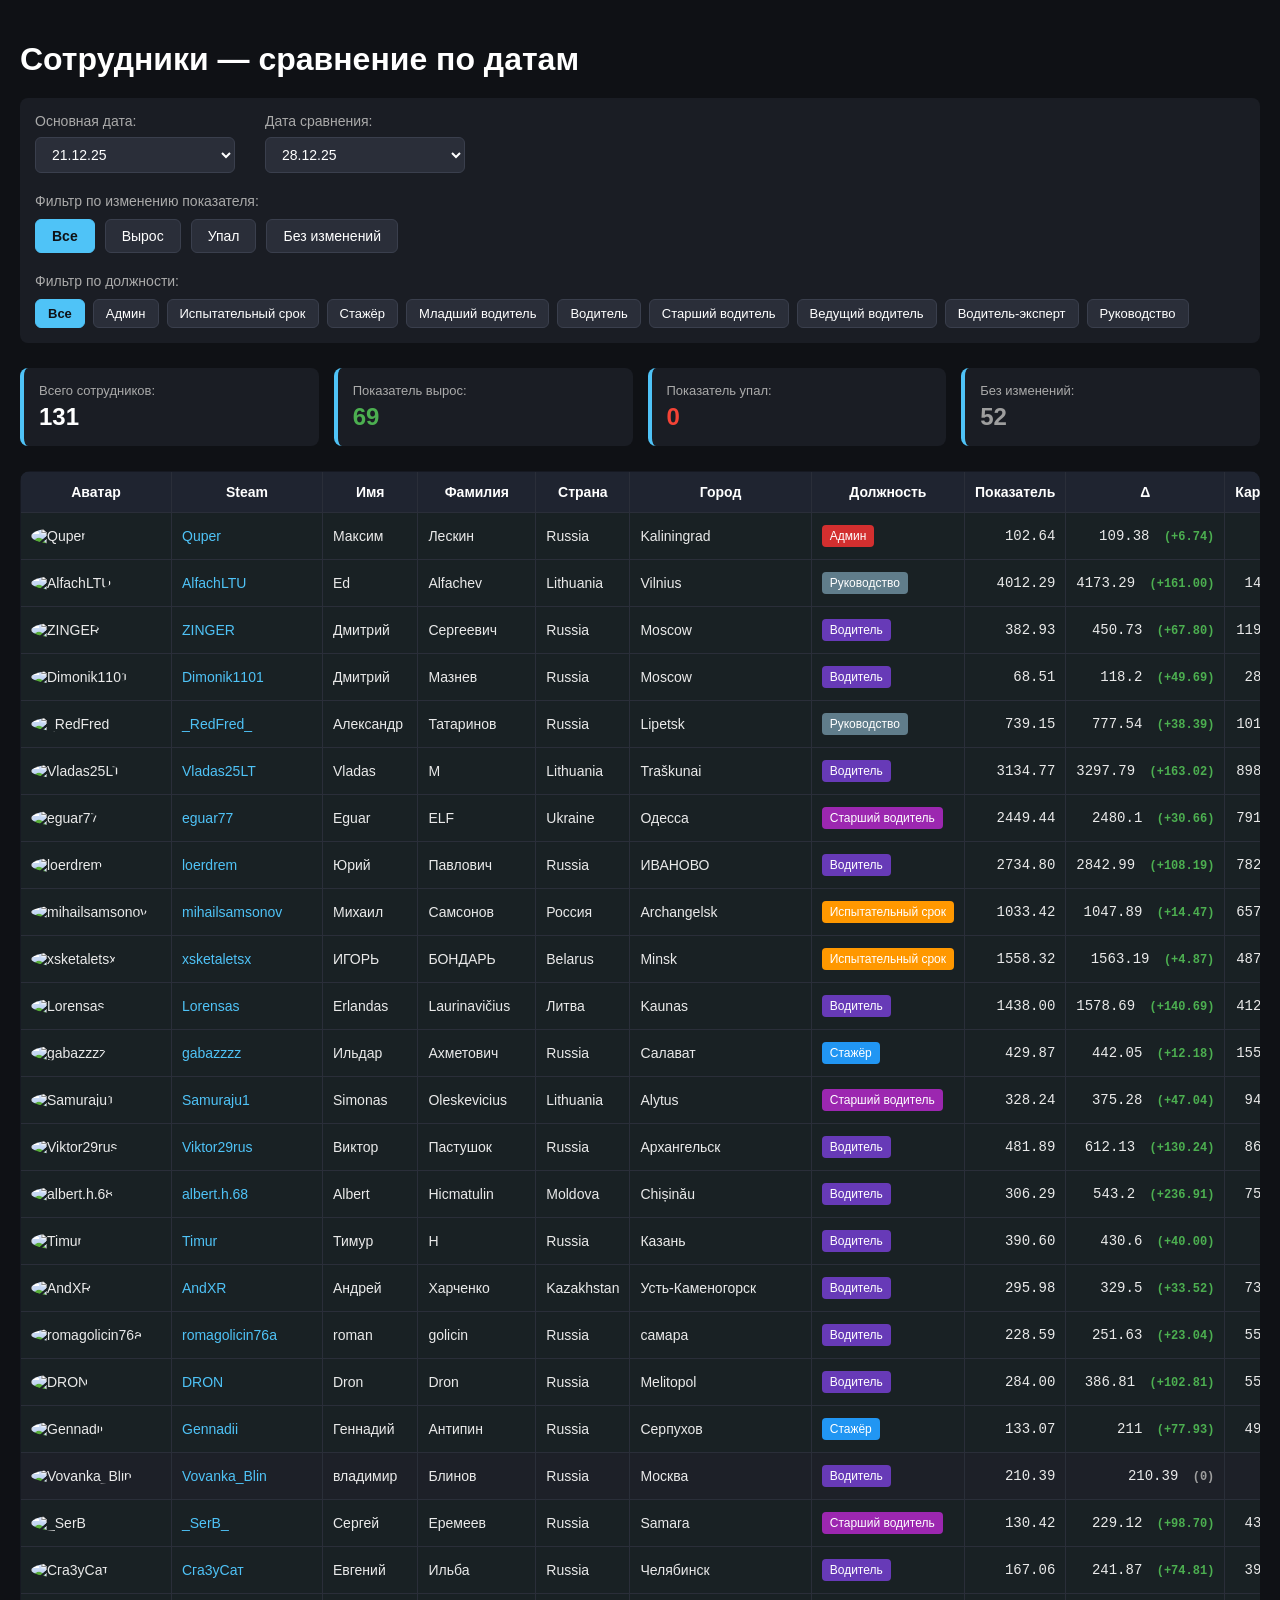
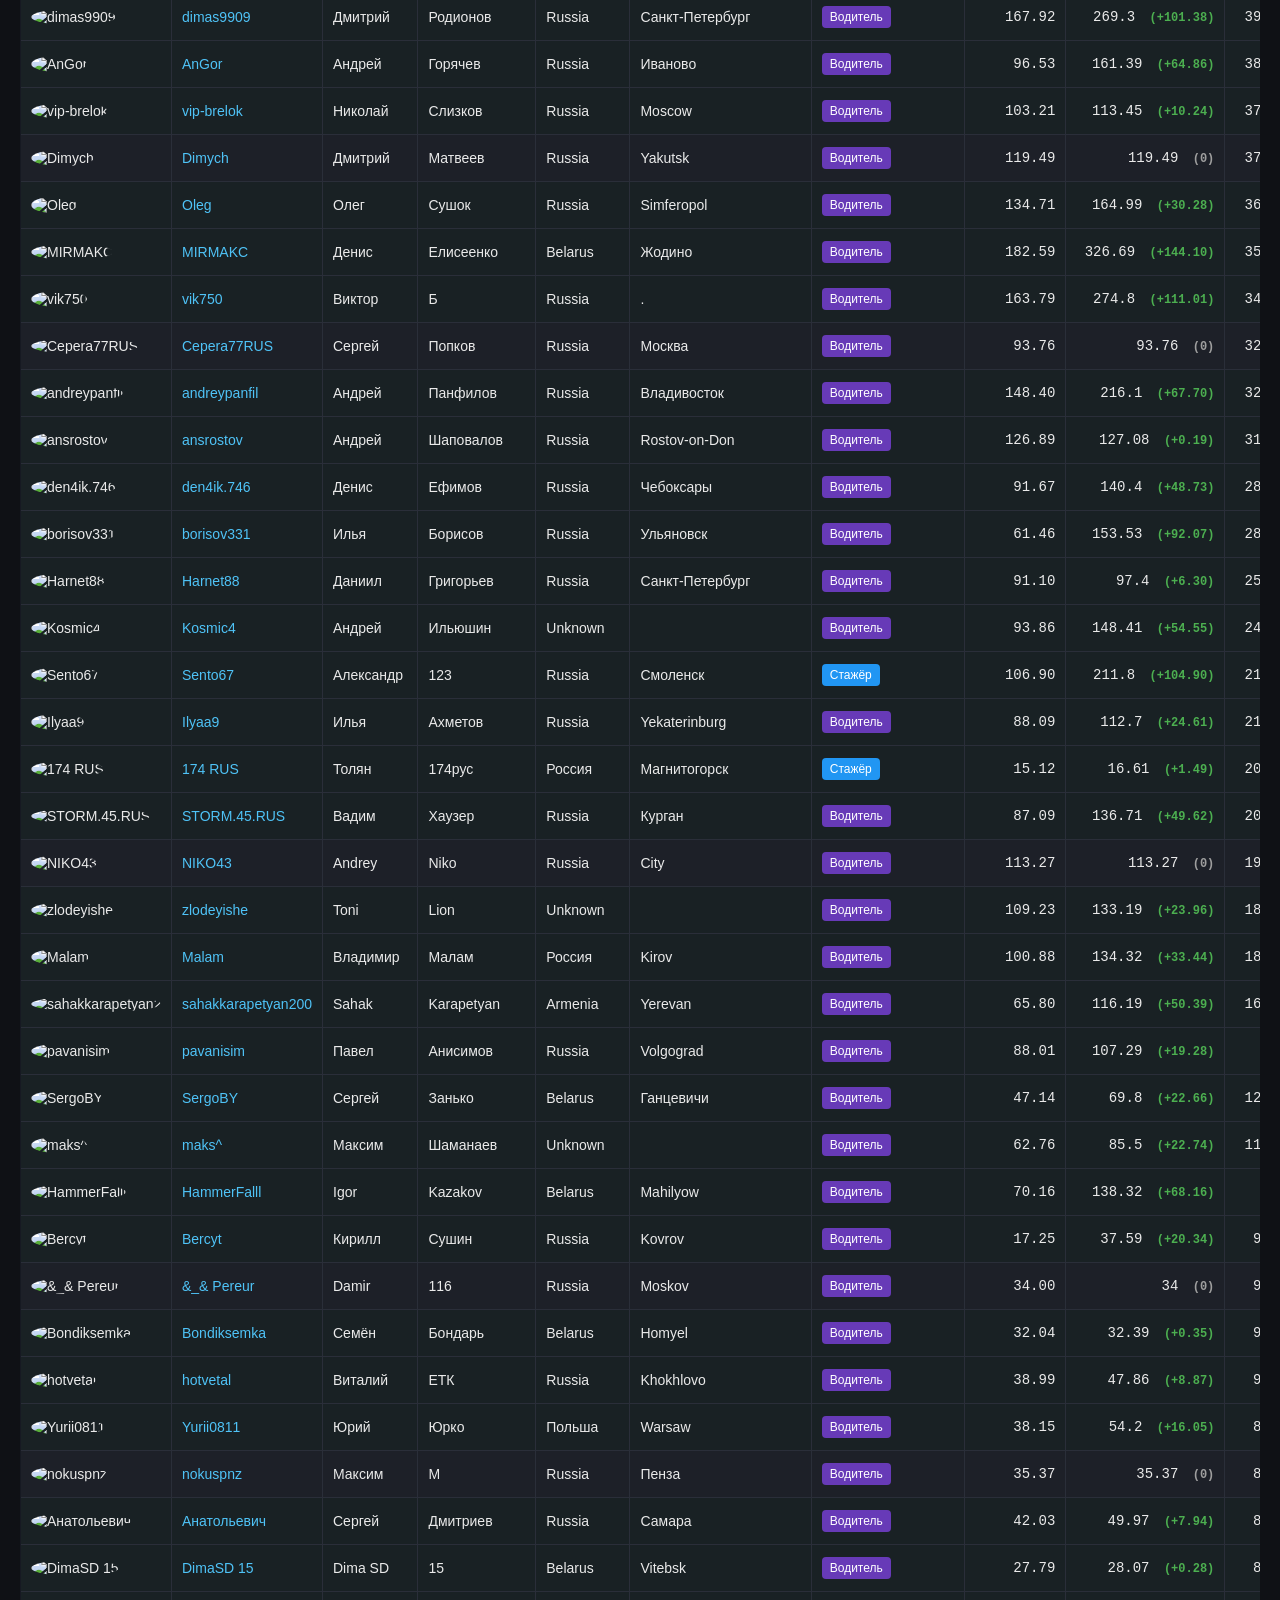
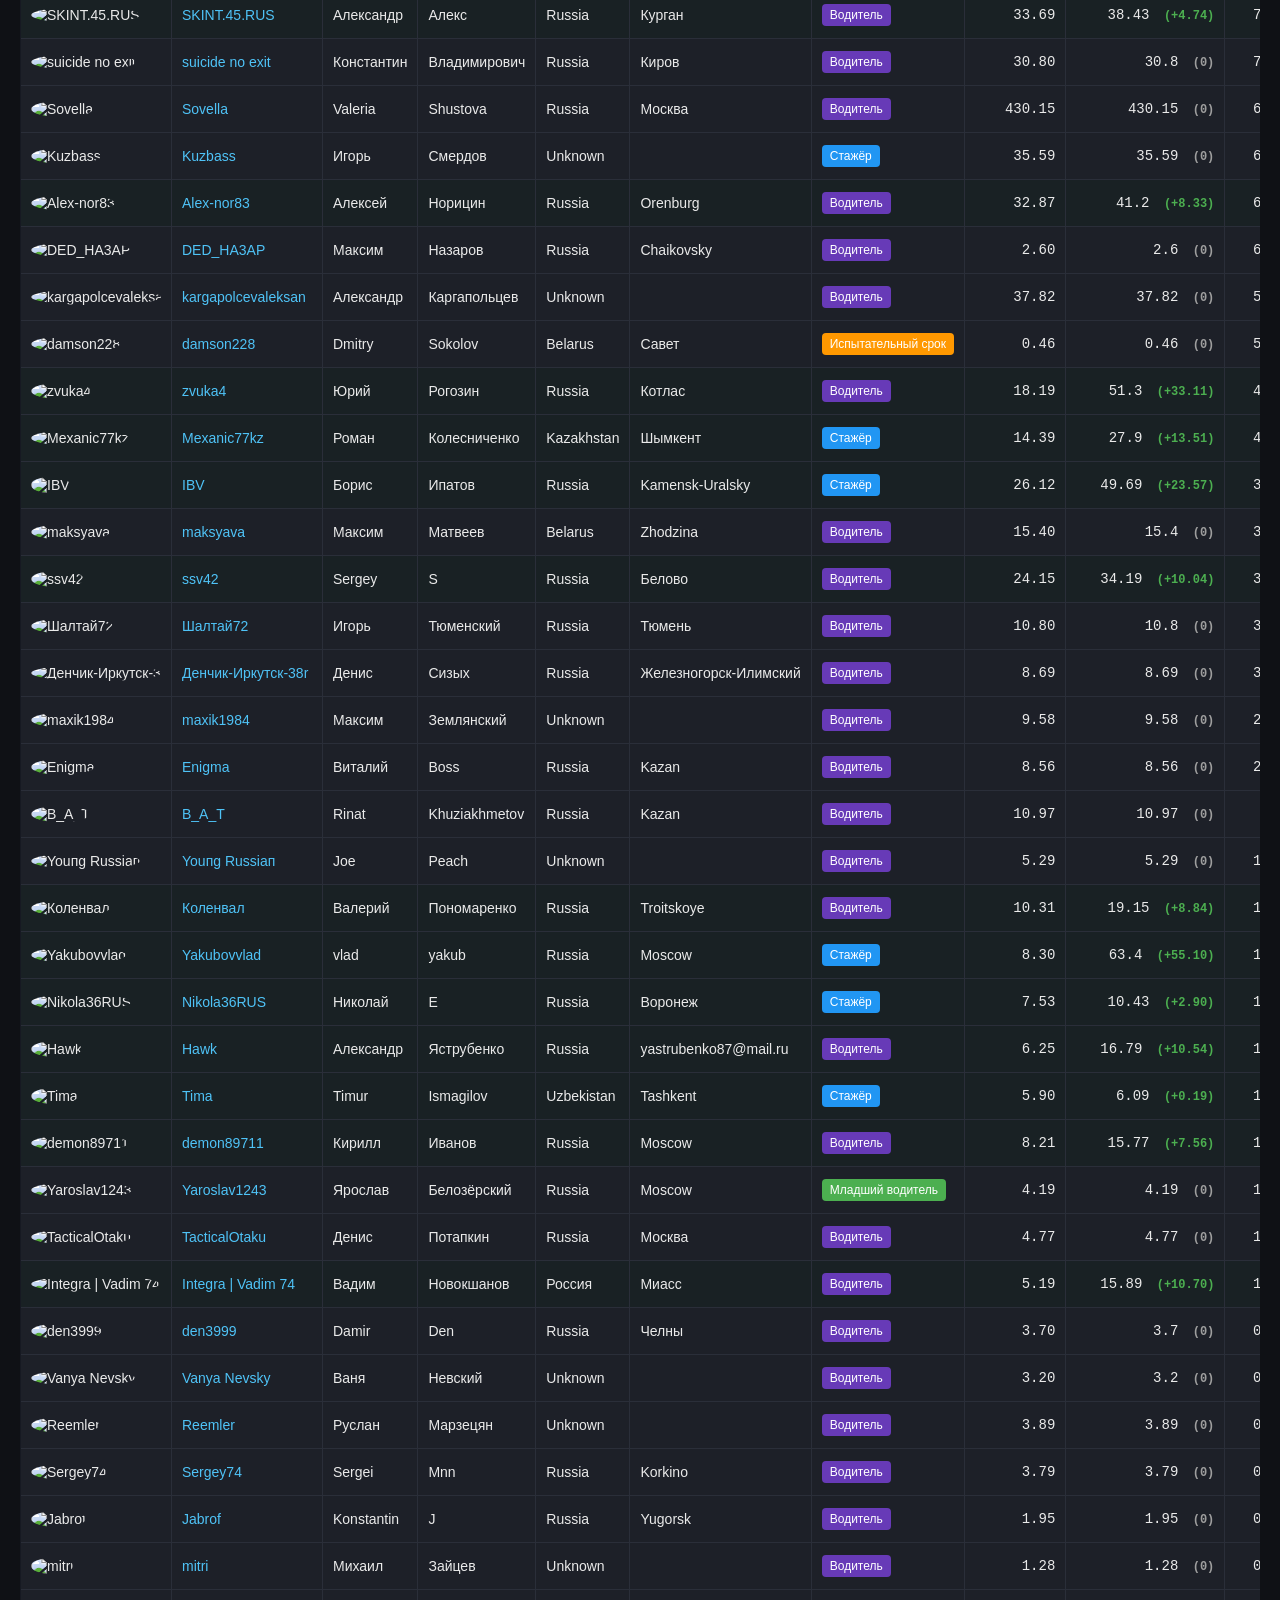
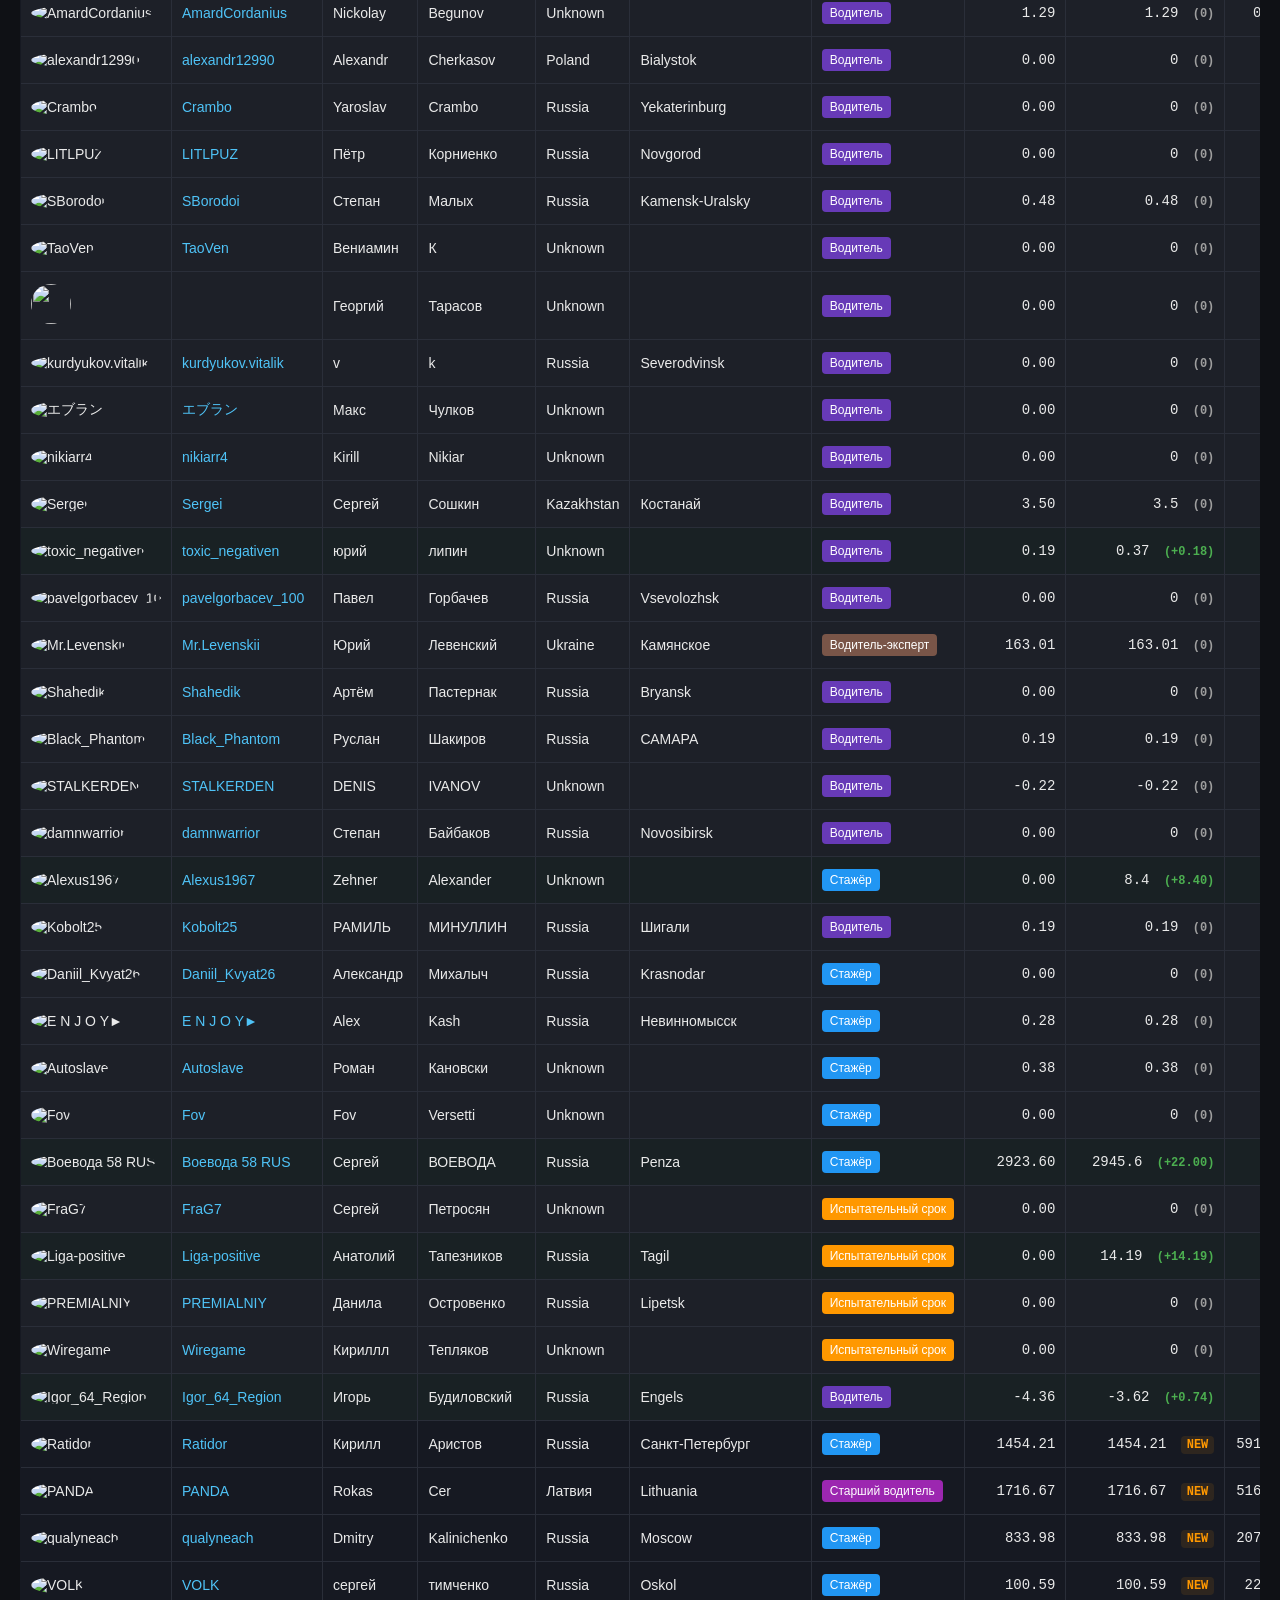
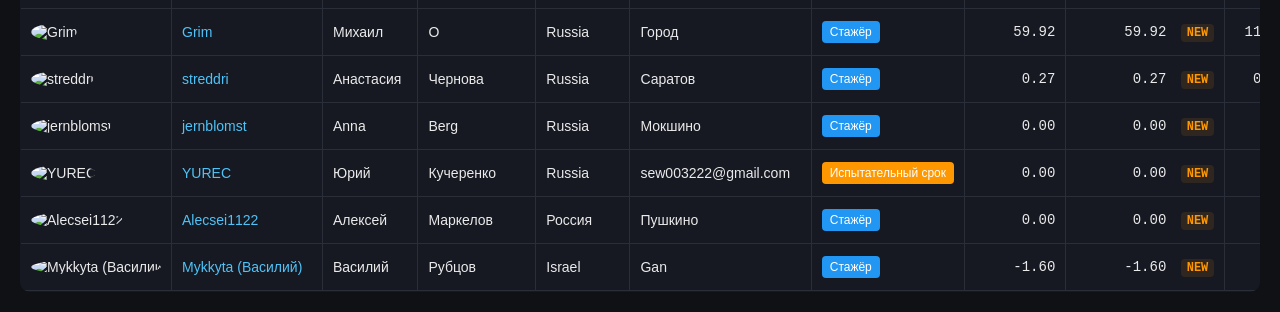
==== commit c78ff53e: "add filter" ====
--- a/index.html
+++ b/index.html
@@ -5,45 +5,11 @@
   <meta charset="UTF-8" />
   <title>Сотрудники VTC Quper Simulator</title>
   <link rel="stylesheet" href="style.css">
-  <script src="script.js" type="module"></script>
 </head>
 
 <body>
-
-  <h1>Сотрудники — сравнение по датам</h1>
-
-
-  <div class="controls">
-    <select id="dateMain"></select>
-    <select id="dateCompare"></select>
-  </div>
-
-
-  <table>
-    <thead>
-      <tr>
-        <th>Аватар</th>
-        <th data-key="steam_name">Steam</th>
-        <th data-key="name">Имя</th>
-        <th data-key="family">Фамилия</th>
-        <th data-key="country">Страна</th>
-        <th data-key="city">Город</th>
-        <th data-key="pokazatel">Показатель</th>
-        <th data-key="pokazatel" data-diff="true">Δ</th>
-        <th data-key="karma">Карма</th>
-        <th data-key="karma" data-diff="true">Δ</th>
-        <th data-key="karma_vtc">Карма VTC</th>
-        <th data-key="karma_vtc" data-diff="true">Δ</th>
-        <th data-key="point_m">Очки мес</th>
-        <th data-key="point_m" data-diff="true">Δ</th>
-        <th data-key="point">Очки</th>
-        <th data-key="point" data-diff="true">Δ</th>
-      </tr>
-    </thead>
-    <tbody></tbody>
-  </table>
-
-
+  <div class="app"></div>
+  <script src="script.js" type="module"></script>
 </body>
 
 </html>
--- a/style.css
+++ b/style.css
@@ -2,42 +2,133 @@
   font-family: Arial, sans-serif;
   background: #0f1115;
   color: #eaeaea;
+  margin: 0;
+  padding: 0;
+}
+
+.app {
   padding: 20px;
+  max-width: 100%;
+  overflow-x: auto;
+}
+
+.container {
+  max-width: 100%;
 }
 
 h1 {
-  margin-bottom: 10px;
+  margin-bottom: 20px;
+  color: #fff;
 }
 
 .controls {
-  display: flex;
+  margin-bottom: 25px;
+  padding: 15px;
+  background: #1a1d24;
+  border-radius: 8px;
+}
+
+.date-selectors {
+  display: flex;
+  gap: 30px;
+  margin-bottom: 20px;
+  flex-wrap: wrap;
+}
+
+.date-group {
+  display: flex;
+  flex-direction: column;
+  gap: 8px;
+}
+
+.date-group label {
+  font-size: 14px;
+  color: #aaa;
+}
+
+select {
+  padding: 8px 12px;
+  background: #2a2e39;
+  color: #fff;
+  border: 1px solid #3a3f4d;
+  border-radius: 6px;
+  min-width: 200px;
+  font-size: 14px;
+}
+
+select:hover,
+select:focus {
+  border-color: #4fc3f7;
+  outline: none;
+}
+
+.filters {
+  margin-top: 20px;
+}
+
+.filter-group {
+  display: flex;
+  flex-direction: column;
   gap: 10px;
-  margin-bottom: 15px;
-}
-
-select {
-  padding: 6px 10px;
-  background: #1a1d24;
-  color: #fff;
-  border: 1px solid #2a2e39;
+}
+
+.filter-group label {
+  font-size: 14px;
+  color: #aaa;
+}
+
+.filter-buttons {
+  display: flex;
+  gap: 10px;
+  flex-wrap: wrap;
+}
+
+.filter-btn {
+  padding: 8px 16px;
+  background: #2a2e39;
+  color: #fff;
+  border: 1px solid #3a3f4d;
   border-radius: 6px;
+  cursor: pointer;
+  font-size: 14px;
+  transition: all 0.2s;
+}
+
+.filter-btn:hover {
+  background: #3a3f4d;
+  border-color: #4fc3f7;
+}
+
+.filter-btn.active {
+  background: #4fc3f7;
+  border-color: #4fc3f7;
+  color: #0f1115;
+  font-weight: bold;
+}
+
+.table-container {
+  overflow-x: auto;
+  background: #161922;
+  border-radius: 10px;
+  padding: 1px;
 }
 
 table {
   width: 100%;
   border-collapse: collapse;
-  background: #161922;
-  border-radius: 10px;
-  overflow: hidden;
+  min-width: 1200px;
 }
 
 thead {
   background: #1f2430;
+  position: sticky;
+  top: 0;
+  z-index: 10;
 }
 
 th,
 td {
-  padding: 10px;
+  padding: 12px 10px;
   border-bottom: 1px solid #2a2e39;
   border-right: 1px solid #2a2e39;
   font-size: 14px;
@@ -52,14 +143,46 @@
 th {
   cursor: pointer;
   user-select: none;
+  color: #fff;
+  font-weight: 600;
 }
 
 th:hover {
   background: #262b38;
 }
 
+tbody tr {
+  background: #161922;
+  transition: background-color 0.2s;
+}
+
 tbody tr:hover {
   background: #1d2230;
+}
+
+/* Цвета строк в зависимости от изменения показателя */
+tbody tr.row-increased {
+  background: rgba(76, 175, 80, 0.05);
+}
+
+tbody tr.row-increased:hover {
+  background: rgba(76, 175, 80, 0.1);
+}
+
+tbody tr.row-decreased {
+  background: rgba(244, 67, 54, 0.05);
+}
+
+tbody tr.row-decreased:hover {
+  background: rgba(244, 67, 54, 0.1);
+}
+
+tbody tr.row-unchanged {
+  background: rgba(158, 158, 158, 0.05);
+}
+
+tbody tr.row-unchanged:hover {
+  background: rgba(158, 158, 158, 0.1);
 }
 
 img.avatar {
@@ -71,11 +194,13 @@
 
 .number {
   text-align: right;
+  font-family: "Courier New", monospace;
 }
 
 td a {
   color: #4fc3f7;
   text-decoration: none;
+  font-weight: 500;
 }
 
 td a:hover {
@@ -85,14 +210,239 @@
 .diff {
   margin-left: 6px;
   font-size: 12px;
-}
-
-.plus {
+  font-weight: 600;
+}
+
+.diff.plus {
   color: #4caf50;
 }
-.minus {
+
+.diff.minus {
   color: #f44336;
 }
-.zero {
+
+.diff.zero {
   color: #9e9e9e;
 }
+
+.diff.new {
+  color: #ff9800;
+  background: rgba(255, 152, 0, 0.1);
+  padding: 2px 6px;
+  border-radius: 4px;
+}
+
+.diff.left {
+  color: #f44336;
+  background: rgba(244, 67, 54, 0.1);
+  padding: 2px 6px;
+  border-radius: 4px;
+}
+
+@media (max-width: 768px) {
+  .app {
+    padding: 10px;
+  }
+
+  .date-selectors {
+    flex-direction: column;
+    gap: 15px;
+  }
+
+  select {
+    min-width: 100%;
+  }
+
+  .filter-buttons {
+    flex-direction: column;
+  }
+
+  .filter-btn {
+    width: 100%;
+  }
+
+  th,
+  td {
+    padding: 8px 6px;
+    font-size: 13px;
+  }
+}
+
+/* Добавить к существующим стилям */
+
+.filters {
+  display: flex;
+  flex-direction: column;
+  gap: 20px;
+  margin-top: 20px;
+}
+
+.filter-group {
+  display: flex;
+  flex-direction: column;
+  gap: 10px;
+}
+
+.filter-group label {
+  font-size: 14px;
+  color: #aaa;
+  font-weight: 500;
+}
+
+.filter-buttons,
+.role-filters {
+  display: flex;
+  gap: 10px;
+  flex-wrap: wrap;
+}
+
+.role-filters {
+  gap: 8px;
+}
+
+.filter-btn,
+.role-filter-btn {
+  padding: 8px 16px;
+  background: #2a2e39;
+  color: #fff;
+  border: 1px solid #3a3f4d;
+  border-radius: 6px;
+  cursor: pointer;
+  font-size: 14px;
+  transition: all 0.2s;
+  white-space: nowrap;
+}
+
+.filter-btn:hover,
+.role-filter-btn:hover {
+  background: #3a3f4d;
+  border-color: #4fc3f7;
+}
+
+.filter-btn.active,
+.role-filter-btn.active {
+  background: #4fc3f7;
+  border-color: #4fc3f7;
+  color: #0f1115;
+  font-weight: bold;
+}
+
+.role-filter-btn {
+  padding: 6px 12px;
+  font-size: 13px;
+}
+
+.stats {
+  display: grid;
+  grid-template-columns: repeat(auto-fit, minmax(200px, 1fr));
+  gap: 15px;
+  margin: 25px 0;
+}
+
+.stat-card {
+  background: #1a1d24;
+  padding: 15px;
+  border-radius: 8px;
+  border-left: 4px solid #4fc3f7;
+  display: flex;
+  flex-direction: column;
+  gap: 5px;
+}
+
+.stat-label {
+  font-size: 13px;
+  color: #aaa;
+}
+
+.stat-value {
+  font-size: 24px;
+  font-weight: bold;
+  color: #fff;
+}
+
+.stat-value.increased {
+  color: #4caf50;
+}
+
+.stat-value.decreased {
+  color: #f44336;
+}
+
+.stat-value.unchanged {
+  color: #9e9e9e;
+}
+
+.role-badge {
+  display: inline-block;
+  padding: 4px 8px;
+  background: #2a2e39;
+  border-radius: 4px;
+  font-size: 12px;
+  font-weight: 500;
+  white-space: nowrap;
+}
+
+/* Цвета для разных должностей */
+.role-0 {
+  background: #d32f2f;
+  color: white;
+} /* Админ */
+.role-1 {
+  background: #ff9800;
+  color: white;
+} /* Испытательный срок */
+.role-2 {
+  background: #2196f3;
+  color: white;
+} /* Стажёр */
+.role-3 {
+  background: #4caf50;
+  color: white;
+} /* Младший водитель */
+.role-4 {
+  background: #673ab7;
+  color: white;
+} /* Водитель */
+.role-5 {
+  background: #9c27b0;
+  color: white;
+} /* Старший водитель */
+.role-6 {
+  background: #ff5722;
+  color: white;
+} /* Ведущий водитель */
+.role-7 {
+  background: #795548;
+  color: white;
+} /* Водитель-эксперт */
+.role-8 {
+  background: #607d8b;
+  color: white;
+} /* Руководство */
+
+/* Адаптивность */
+@media (max-width: 768px) {
+  .stats {
+    grid-template-columns: 1fr;
+  }
+
+  .filter-buttons,
+  .role-filters {
+    flex-direction: column;
+  }
+
+  .filter-btn,
+  .role-filter-btn {
+    width: 100%;
+    text-align: center;
+  }
+
+  .role-filters {
+    max-height: 200px;
+    overflow-y: auto;
+  }
+
+  .role-filter-btn {
+    text-align: left;
+  }
+}
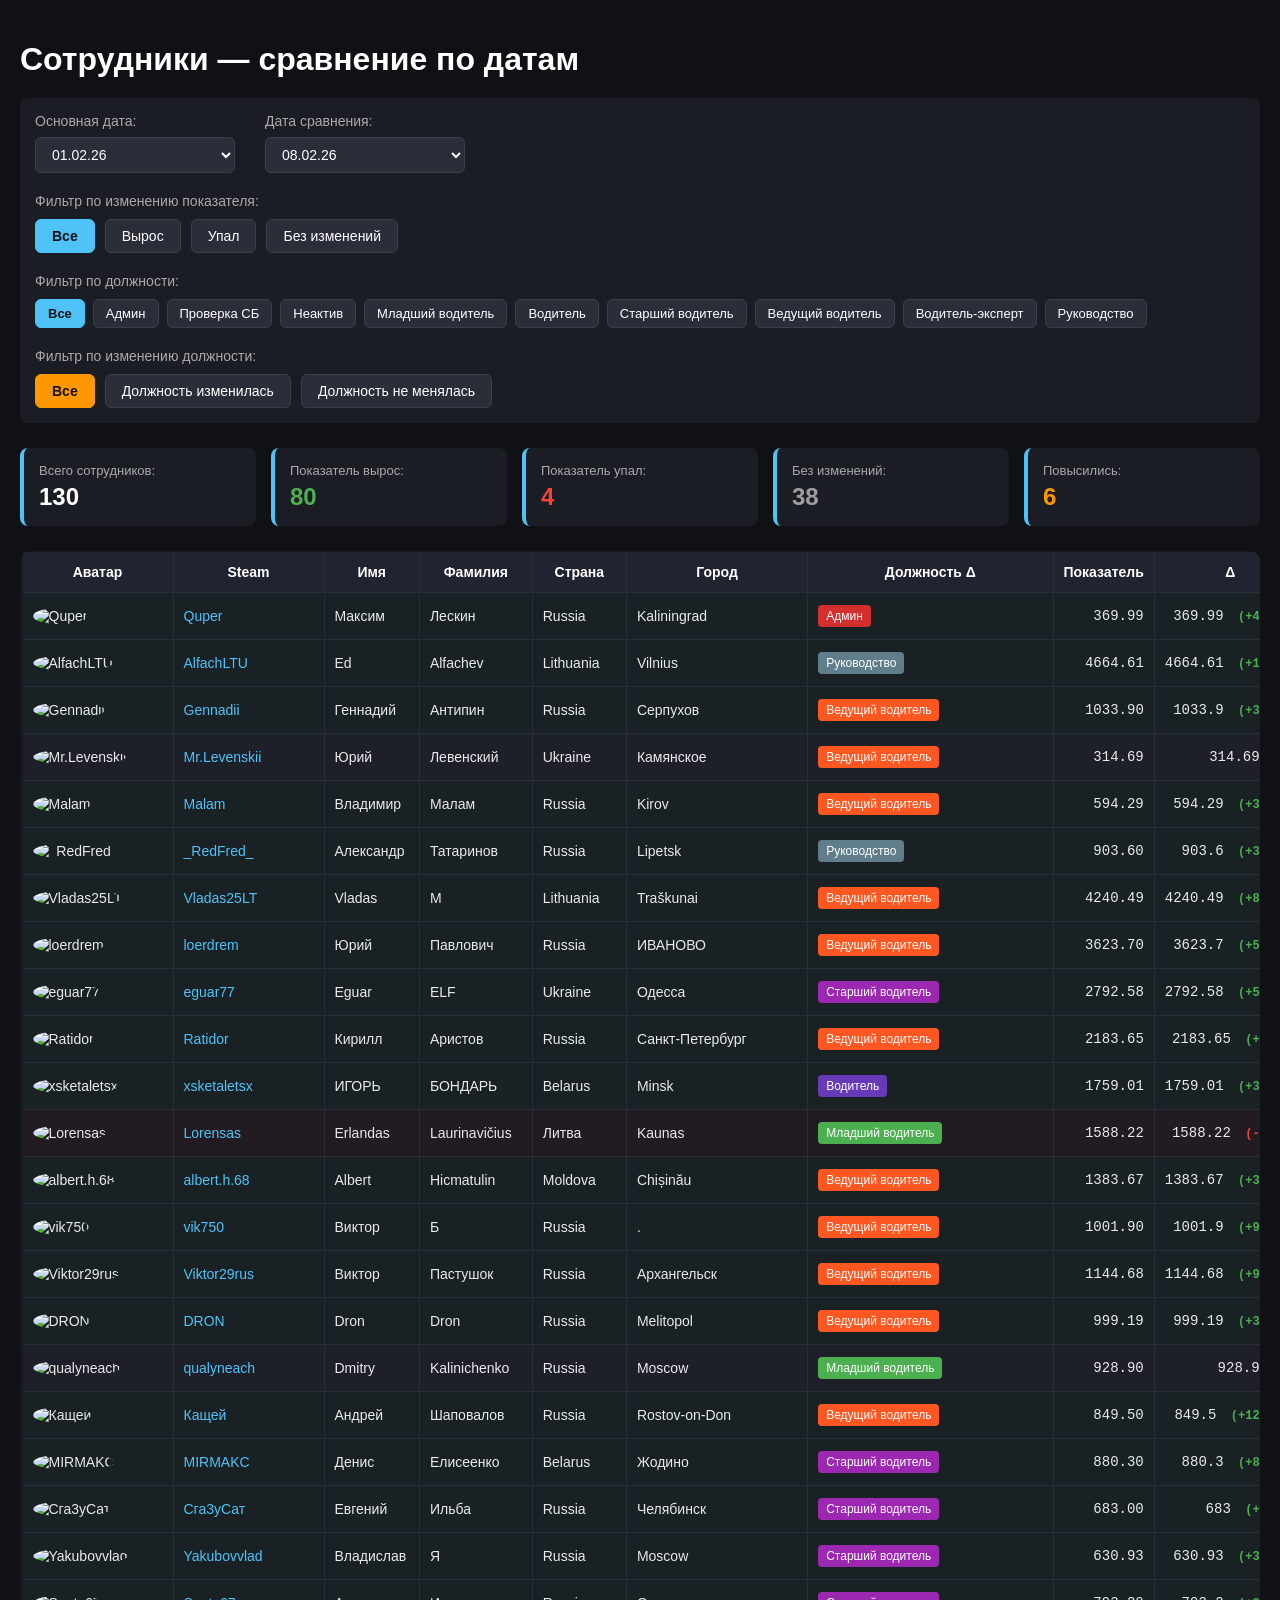
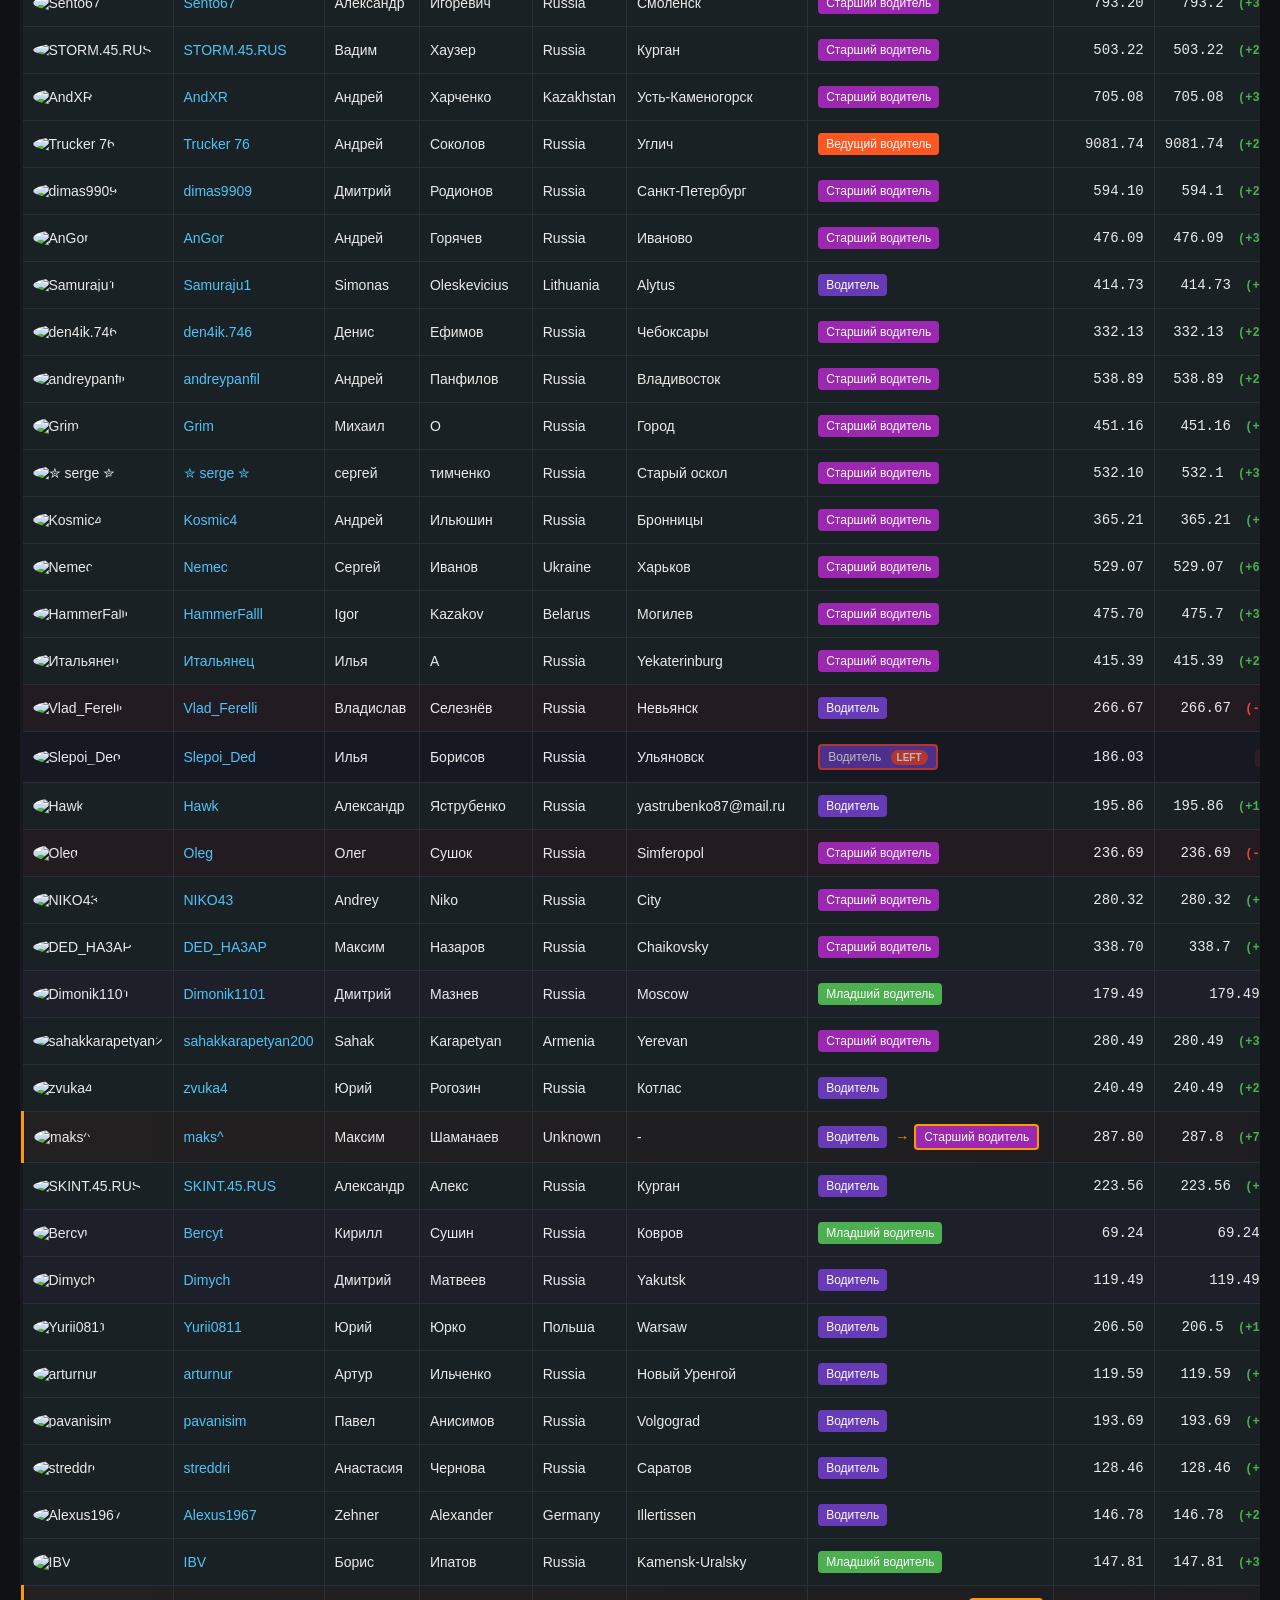
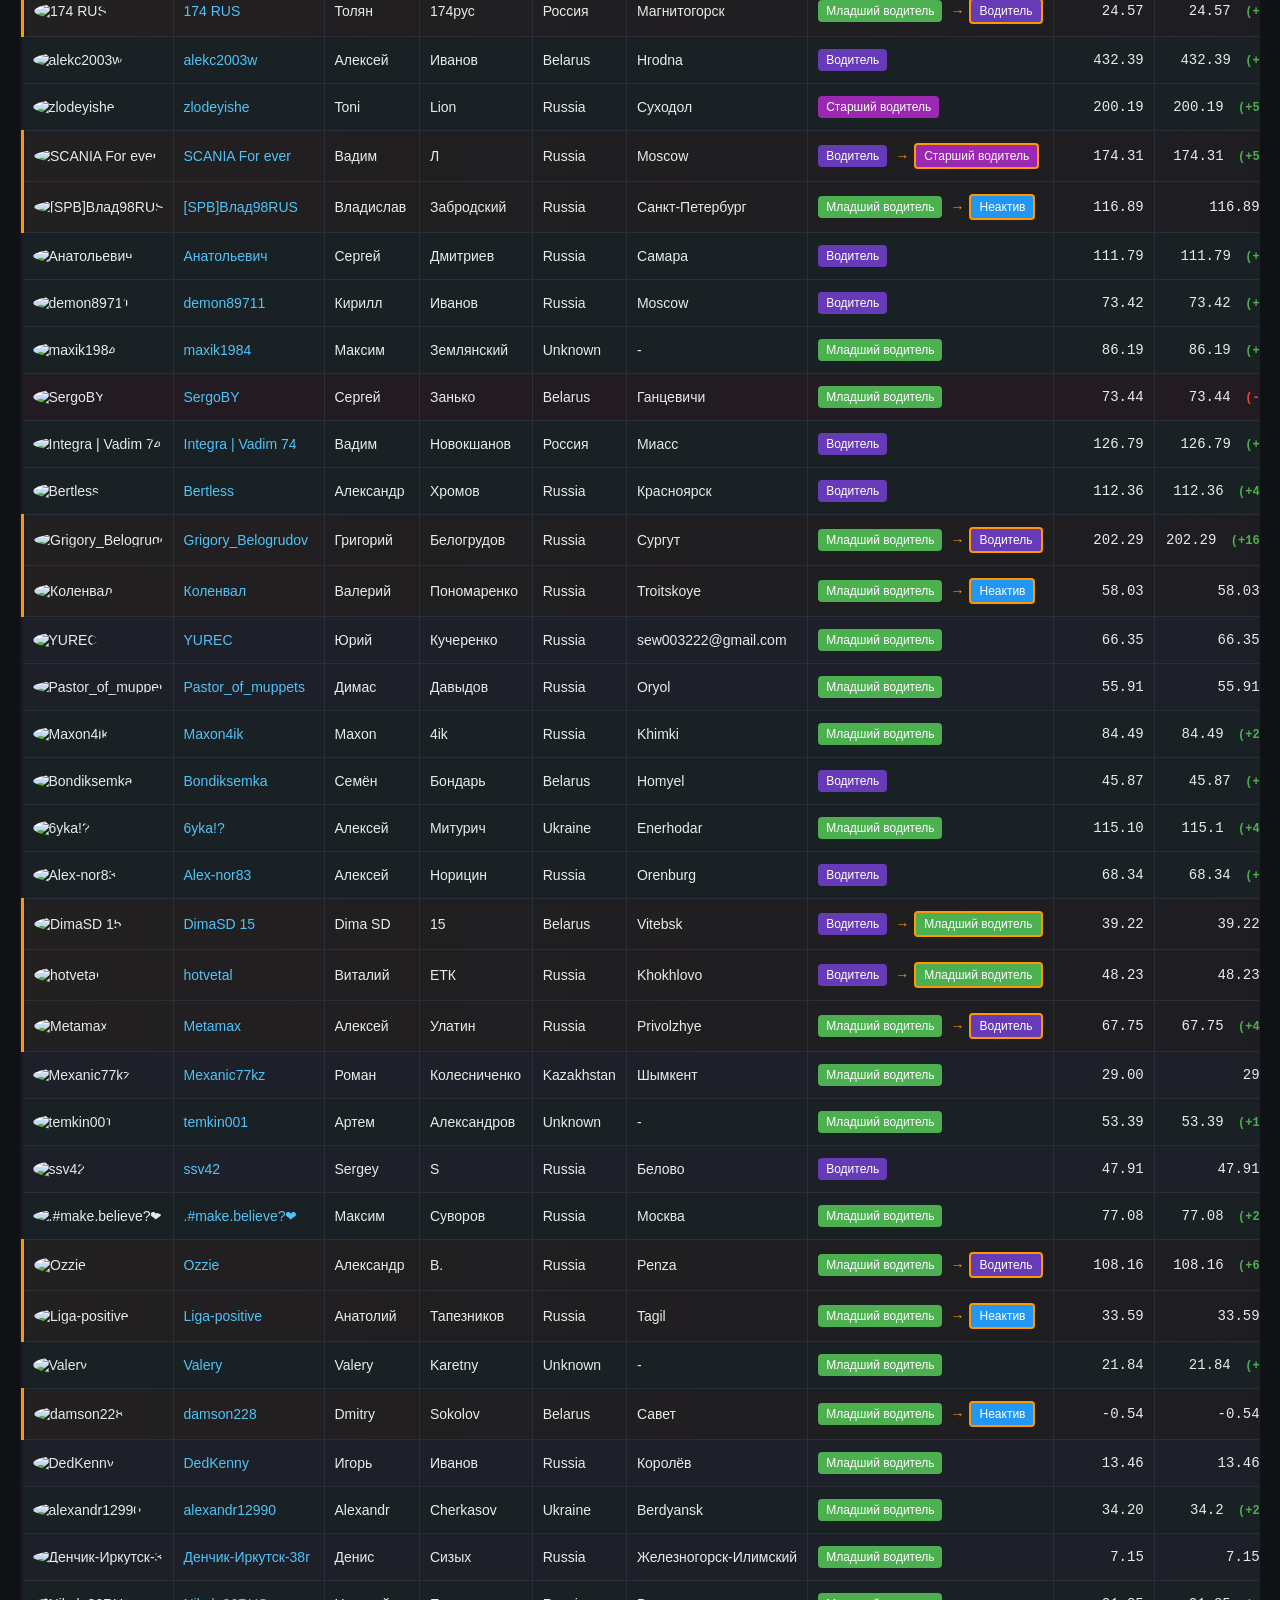
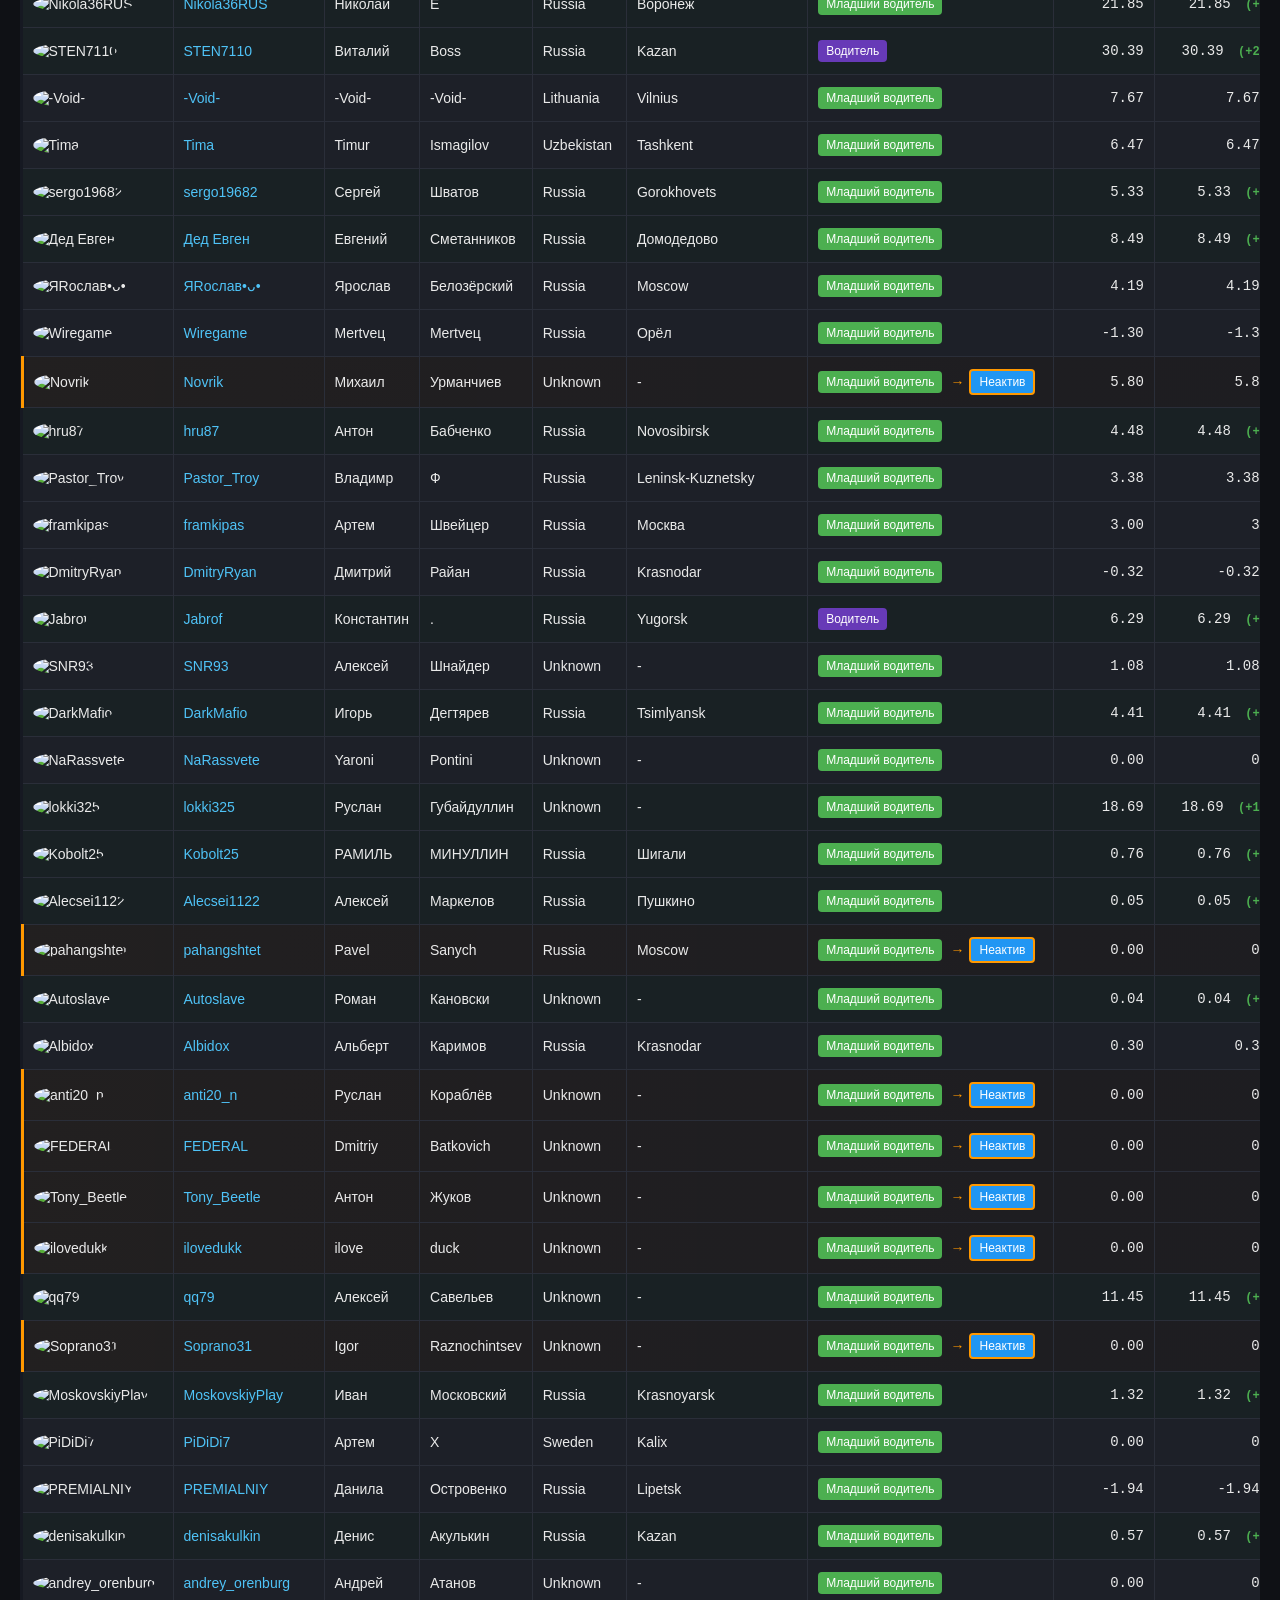
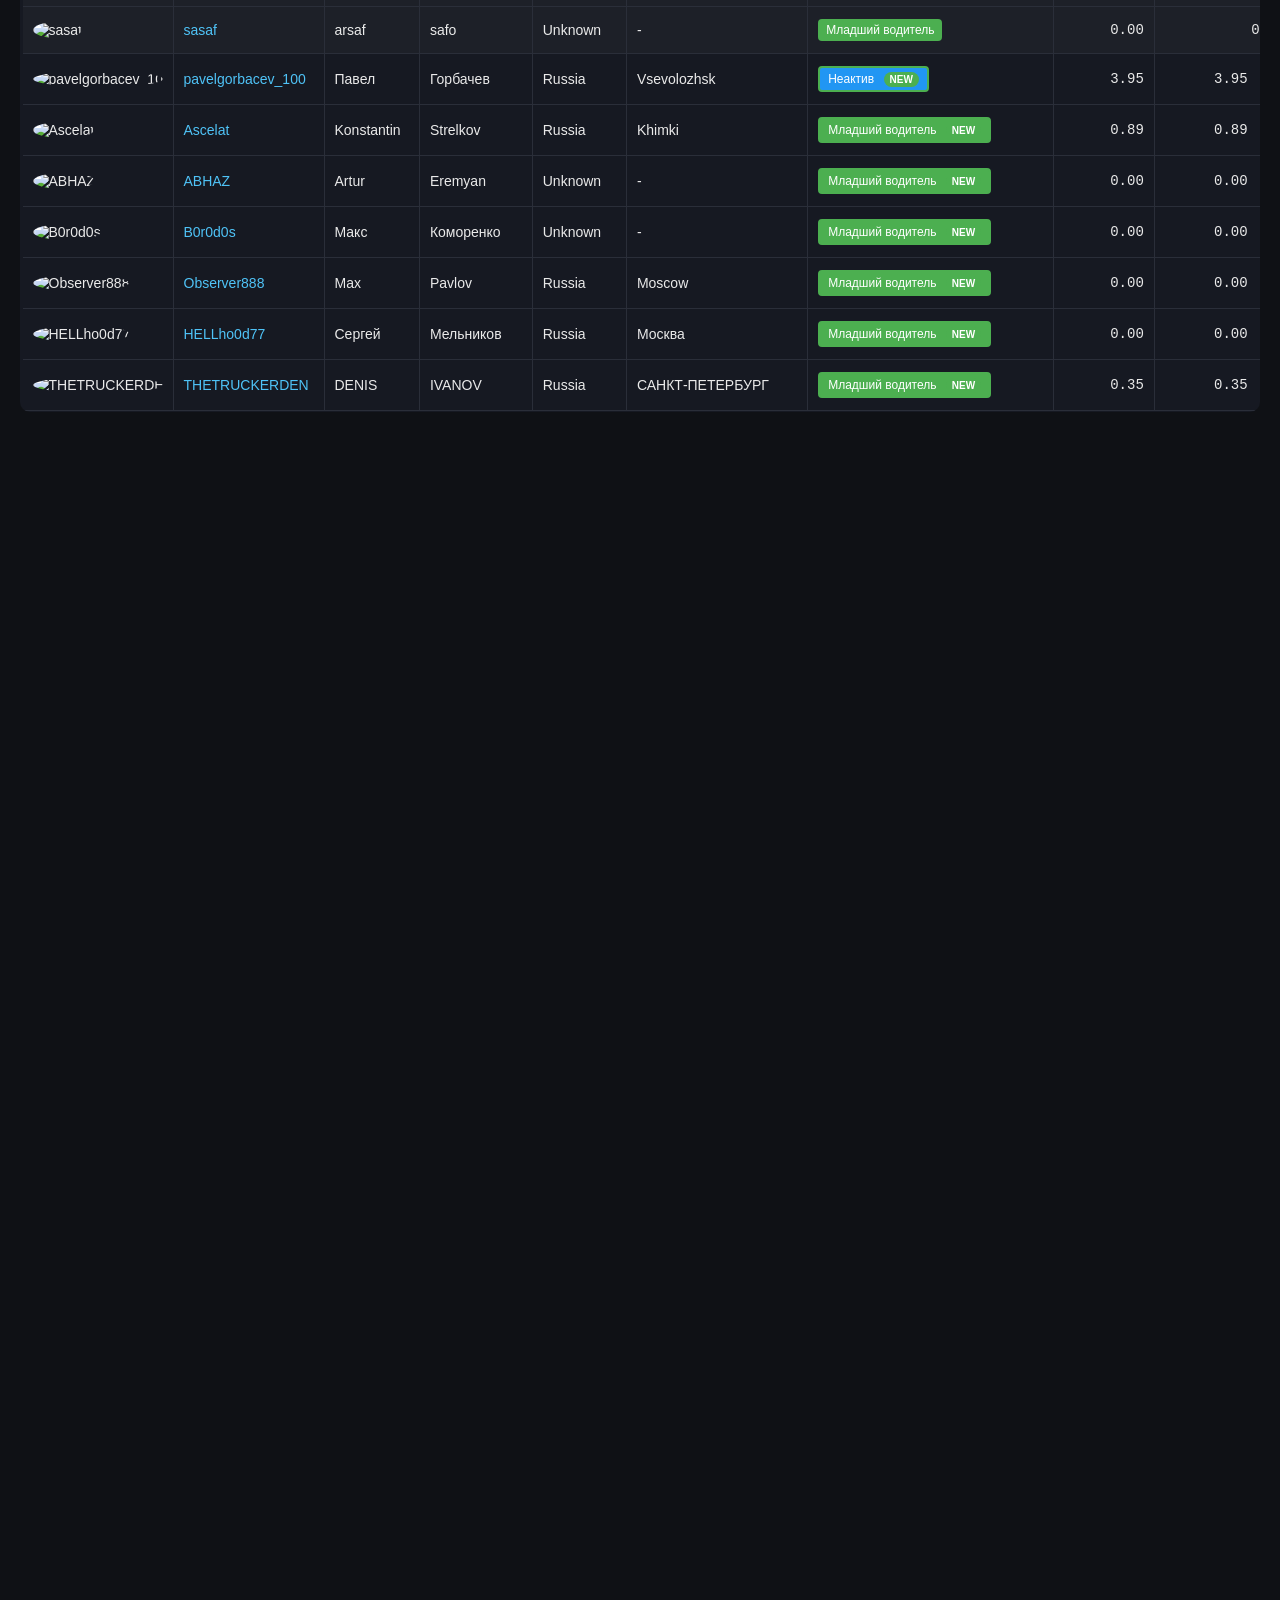
==== commit d095497d: "upd 08.02" ====
--- a/index.html
+++ b/index.html
@@ -5,10 +5,16 @@
   <meta charset="UTF-8" />
   <title>Сотрудники VTC Quper Simulator</title>
   <link rel="stylesheet" href="style.css">
+  <meta name="viewport" content="width=device-width, initial-scale=1.0">
 </head>
 
 <body>
-  <div class="app"></div>
+  <div class="app">
+    <div style="text-align: center; padding: 50px;">
+      <h2>Загрузка данных...</h2>
+      <p>Пожалуйста, подождите</p>
+    </div>
+  </div>
   <script src="script.js" type="module"></script>
 </body>
 
--- a/style.css
+++ b/style.css
@@ -390,11 +390,11 @@
 .role-1 {
   background: #ff9800;
   color: white;
-} /* Испытательный срок */
+} /* Проверка СБ */
 .role-2 {
   background: #2196f3;
   color: white;
-} /* Стажёр */
+} /* Неактив */
 .role-3 {
   background: #4caf50;
   color: white;
@@ -446,3 +446,140 @@
     text-align: left;
   }
 }
+
+/* Стили для отображения изменения должности */
+.role-change-container {
+  display: flex;
+  gap: 5px;
+}
+
+.previous-role {
+  display: flex;
+  align-items: center;
+  gap: 8px;
+  font-size: 12px;
+  color: #9e9e9e;
+}
+
+.role-arrow {
+  font-size: 14px;
+  color: #ff9800;
+}
+
+.role-badge.changed {
+  animation: pulse 2s infinite;
+  border: 2px solid #ff9800;
+}
+
+.role-badge.new-role {
+  border: 2px solid #4caf50;
+}
+
+.role-badge.left-role {
+  border: 2px solid #f44336;
+  opacity: 0.7;
+}
+
+.role-change-indicator {
+  font-size: 10px;
+  padding: 2px 6px;
+  border-radius: 10px;
+  margin-left: 6px;
+  font-weight: bold;
+}
+
+.new-role .role-change-indicator {
+  background: #4caf50;
+  color: white;
+}
+
+.left-role .role-change-indicator {
+  background: #f44336;
+  color: white;
+}
+
+/* Анимация для измененной должности */
+@keyframes pulse {
+  0% {
+    box-shadow: 0 0 0 0 rgba(255, 152, 0, 0.4);
+  }
+  70% {
+    box-shadow: 0 0 0 6px rgba(255, 152, 0, 0);
+  }
+  100% {
+    box-shadow: 0 0 0 0 rgba(255, 152, 0, 0);
+  }
+}
+
+/* Стили для строк с измененной должностью */
+tbody tr.role-changed {
+  background: linear-gradient(
+    90deg,
+    rgba(255, 152, 0, 0.05) 0%,
+    rgba(255, 152, 0, 0.02) 100%
+  );
+  border-left: 3px solid #ff9800;
+}
+
+tbody tr.role-changed:hover {
+  background: linear-gradient(
+    90deg,
+    rgba(255, 152, 0, 0.1) 0%,
+    rgba(255, 152, 0, 0.05) 100%
+  );
+}
+
+/* Стили для фильтров по изменению */
+.change-filters {
+  display: flex;
+  gap: 10px;
+  flex-wrap: wrap;
+}
+
+.change-filter-btn {
+  padding: 8px 16px;
+  background: #2a2e39;
+  color: #fff;
+  border: 1px solid #3a3f4d;
+  border-radius: 6px;
+  cursor: pointer;
+  font-size: 14px;
+  transition: all 0.2s;
+}
+
+.change-filter-btn:hover {
+  background: #3a3f4d;
+  border-color: #ff9800;
+}
+
+.change-filter-btn.active {
+  background: #ff9800;
+  border-color: #ff9800;
+  color: #0f1115;
+  font-weight: bold;
+}
+
+/* Статистика для повышений */
+.stat-value.role-increased {
+  color: #ff9800;
+}
+
+/* Адаптивность */
+@media (max-width: 768px) {
+  .role-change-container {
+    align-items: flex-start;
+  }
+
+  .current-role {
+    margin-left: 0;
+  }
+
+  .change-filters {
+    flex-direction: column;
+  }
+
+  .change-filter-btn {
+    width: 100%;
+    text-align: center;
+  }
+}
